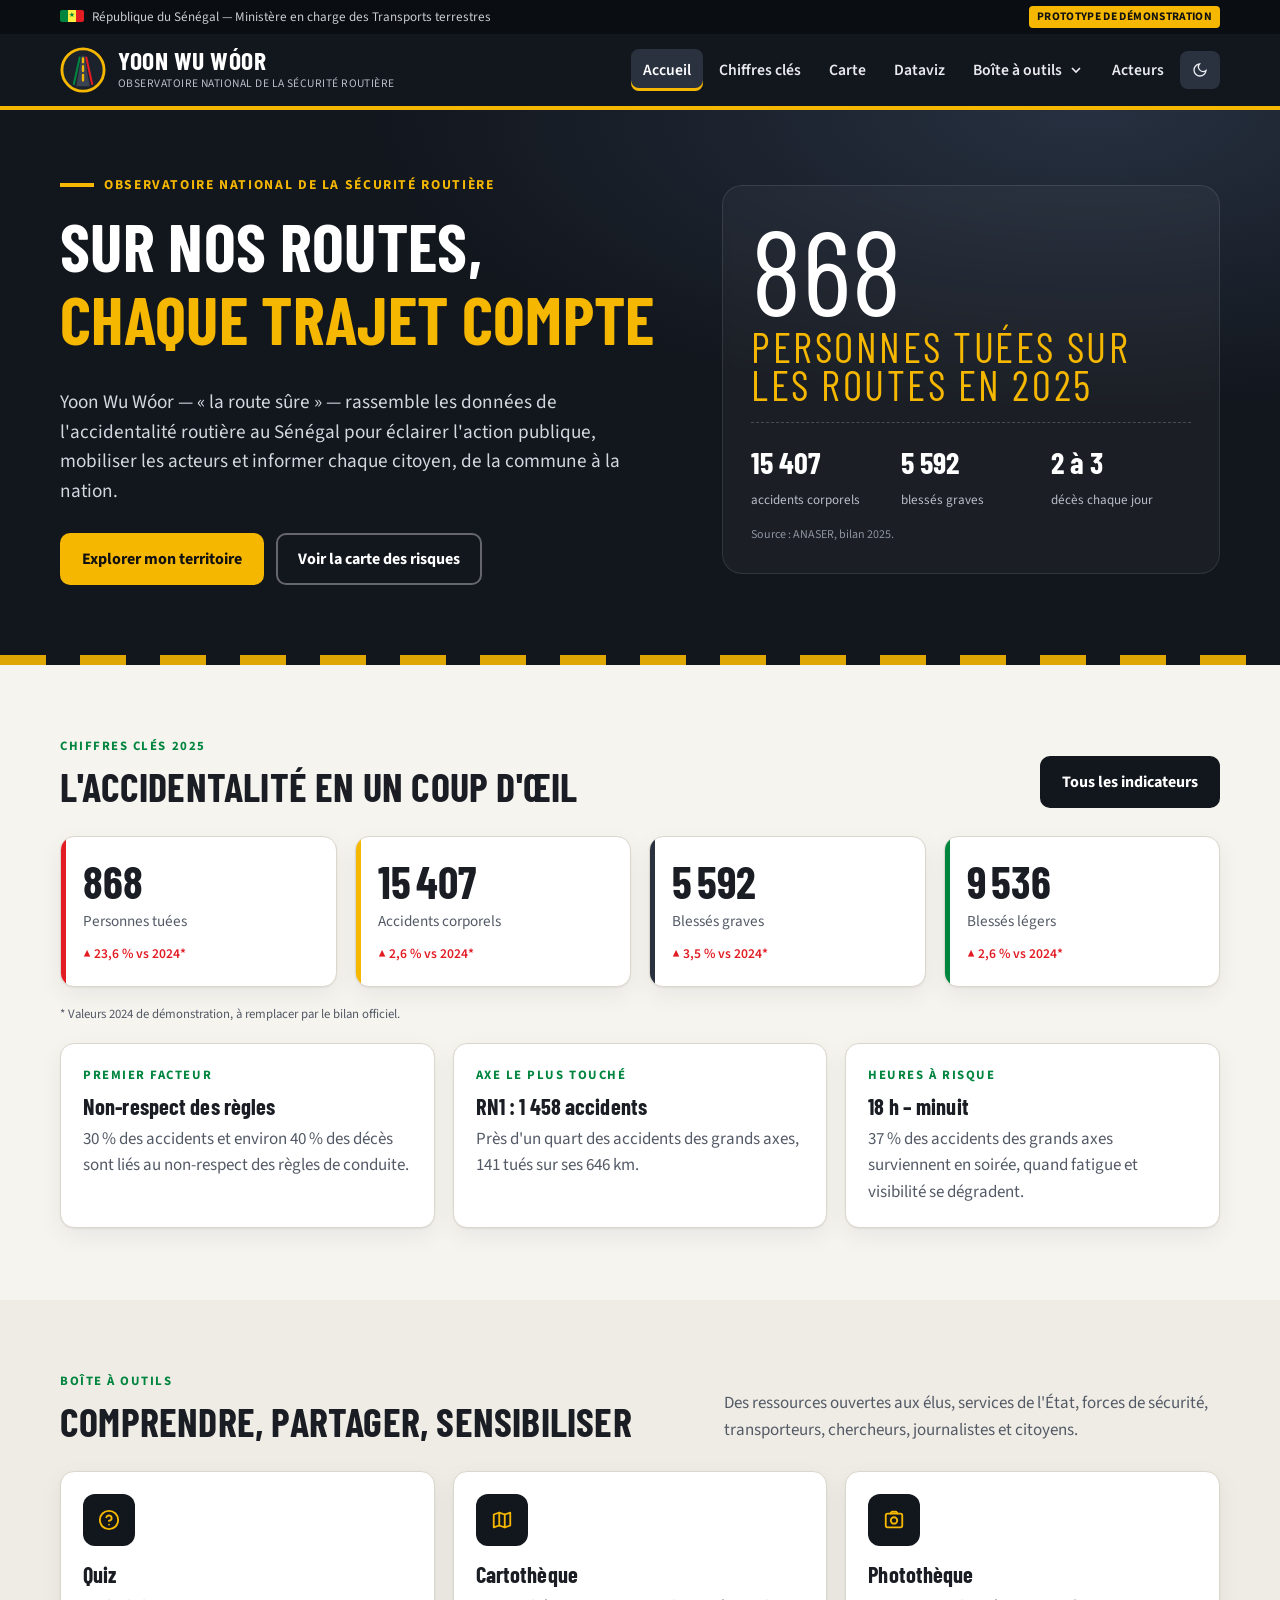
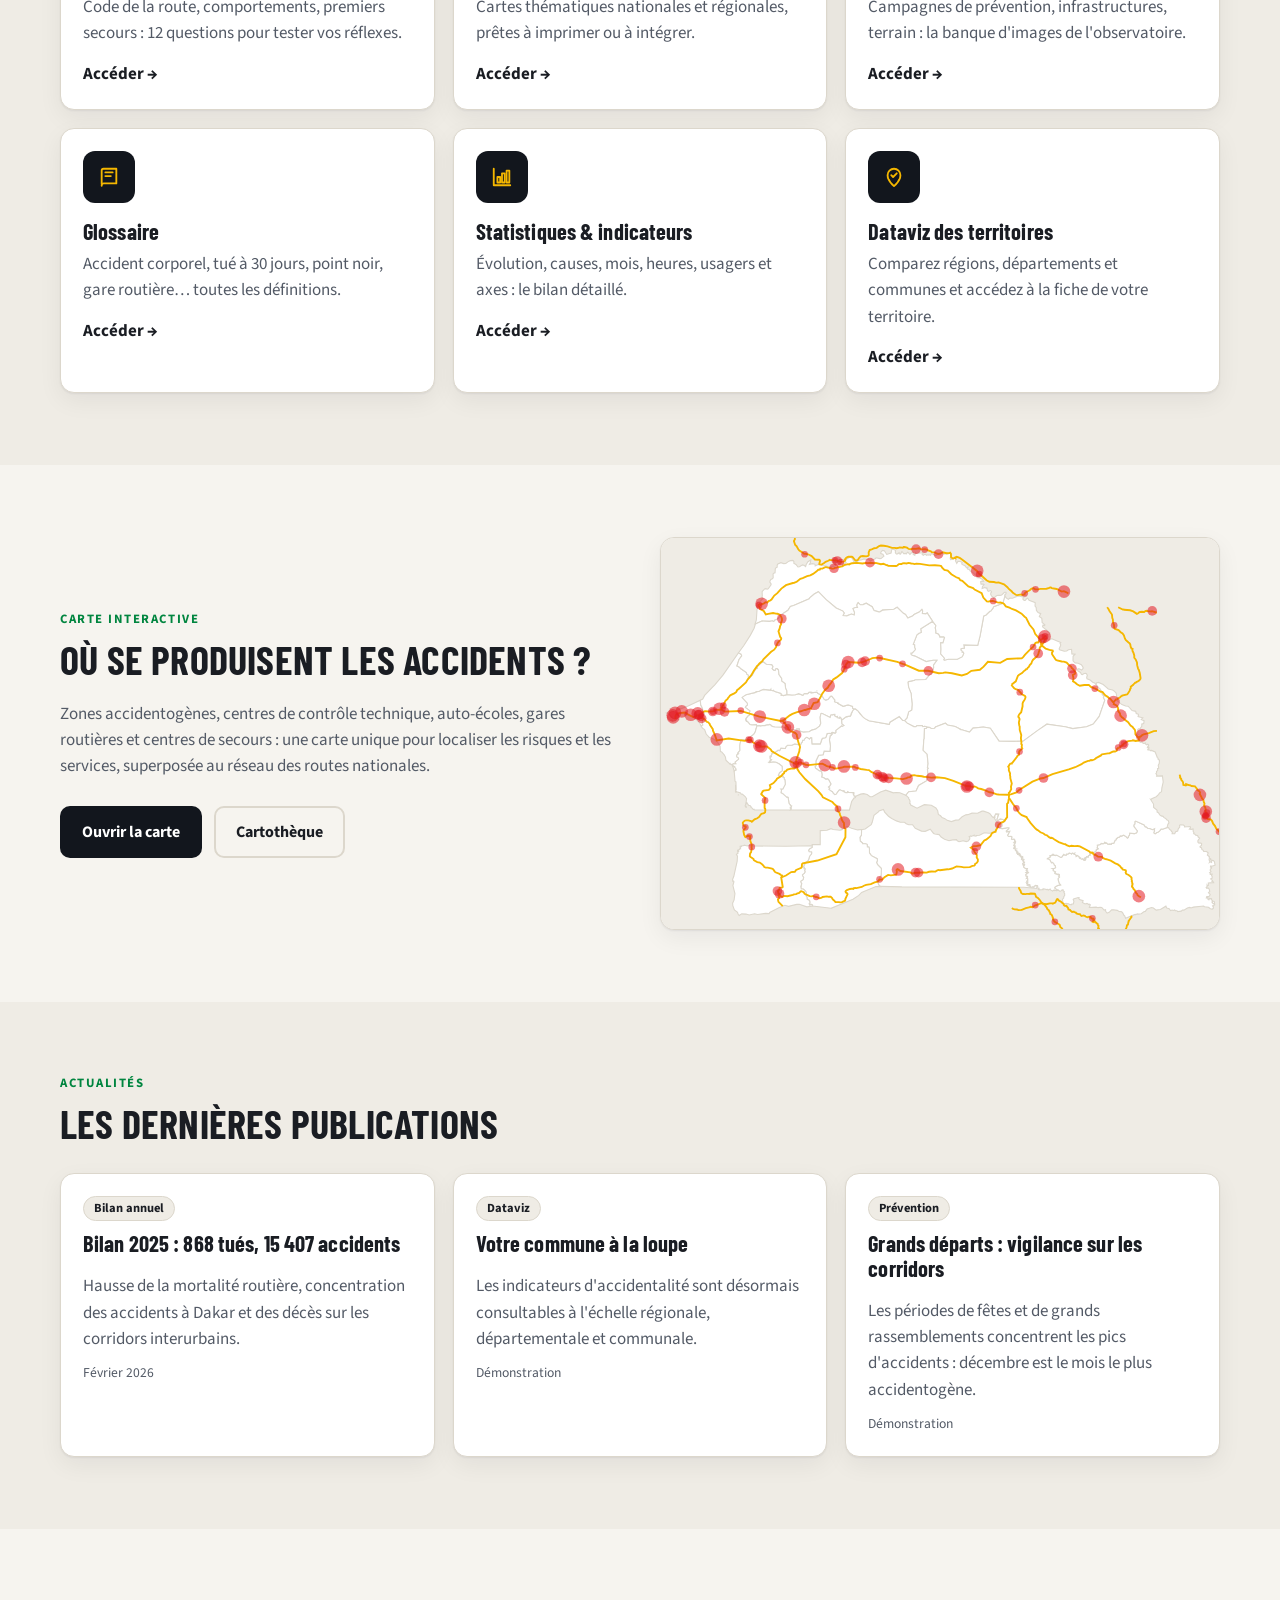
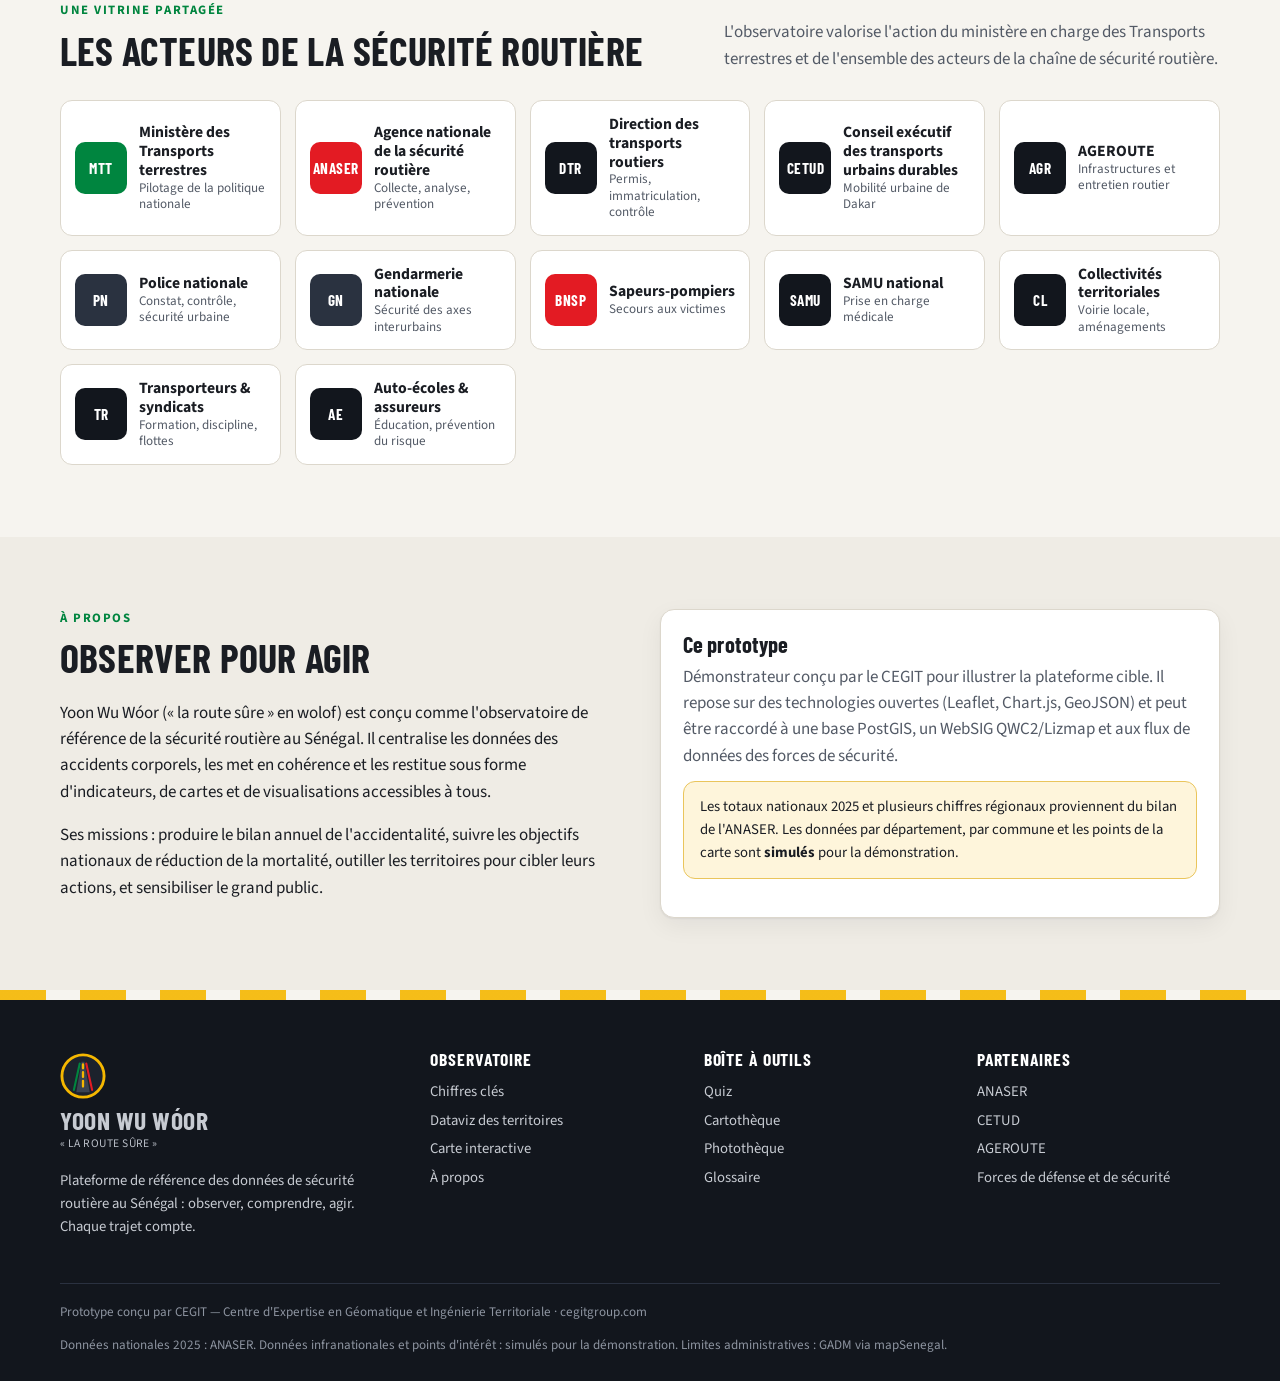
==== index.html @ f6c26d80 "Prototype Yoon Wu Wóor : observatoire national de la sécurité routière du Sénégal Accueil, statistiq" ====
<!doctype html>
<html lang="fr">
<head>
<meta charset="utf-8"><meta name="viewport" content="width=device-width,initial-scale=1">
<title>Yoon Wu Wóor — Observatoire national de la sécurité routière du Sénégal</title>
<meta name="description" content="Plateforme de référence des données de sécurité routière au Sénégal : chiffres clés, carte des zones accidentogènes, dataviz des territoires, glossaire, quiz.">
<link rel="icon" href="assets/img/favicon.svg">
<link rel="preconnect" href="https://fonts.googleapis.com"><link rel="preconnect" href="https://fonts.gstatic.com" crossorigin>
<link href="https://fonts.googleapis.com/css2?family=Barlow+Condensed:wght@600;700&family=Source+Sans+3:wght@400;600;700&display=swap" rel="stylesheet">
<link rel="stylesheet" href="assets/css/style.css">
</head>
<body>
<main>
  <section class="hero">
    <div class="wrap">
      <div>
        <div class="kicker">Observatoire national de la sécurité routière</div>
        <h1>Sur nos routes, <em>chaque trajet compte</em></h1>
        <p class="lead">Yoon Wu Wóor — « la route sûre » — rassemble les données de l'accidentalité routière au Sénégal pour éclairer l'action publique, mobiliser les acteurs et informer chaque citoyen, de la commune à la nation.</p>
        <div class="btns">
          <a class="btn btn-j" href="dataviz.html">Explorer mon territoire</a>
          <a class="btn btn-o" href="carte.html">Voir la carte des risques</a>
        </div>
      </div>
      <aside class="hero-counter" aria-label="Bilan 2025">
        <div class="big" id="h-tues">868<small>personnes tuées sur les routes en 2025</small></div>
        <ul>
          <li><b id="h-acc">15 407</b><span>accidents corporels</span></li>
          <li><b id="h-bg">5 592</b><span>blessés graves</span></li>
          <li><b>2 à 3</b><span>décès chaque jour</span></li>
        </ul>
        <div class="src">Source : ANASER, bilan 2025.</div>
      </aside>
    </div>
    <div class="road"></div>
  </section>

  <section class="sec">
    <div class="wrap">
      <div class="sec-head">
        <div><div class="eyebrow">Chiffres clés 2025</div><h2 class="mb0">L'accidentalité en un coup d'œil</h2></div>
        <a class="btn btn-d" href="statistiques.html">Tous les indicateurs</a>
      </div>
      <div class="grid g4" id="kpis"></div>
      <div class="grid g3" style="margin-top:18px">
        <div class="card"><div class="eyebrow">Premier facteur</div><h3>Non-respect des règles</h3><p>30 % des accidents et environ 40 % des décès sont liés au non-respect des règles de conduite.</p></div>
        <div class="card"><div class="eyebrow">Axe le plus touché</div><h3>RN1 : 1 458 accidents</h3><p>Près d'un quart des accidents des grands axes, 141 tués sur ses 646 km.</p></div>
        <div class="card"><div class="eyebrow">Heures à risque</div><h3>18 h – minuit</h3><p>37 % des accidents des grands axes surviennent en soirée, quand fatigue et visibilité se dégradent.</p></div>
      </div>
    </div>
  </section>

  <section class="sec sec-alt">
    <div class="wrap">
      <div class="sec-head"><div><div class="eyebrow">Boîte à outils</div><h2 class="mb0">Comprendre, partager, sensibiliser</h2></div><p>Des ressources ouvertes aux élus, services de l'État, forces de sécurité, transporteurs, chercheurs, journalistes et citoyens.</p></div>
      <div class="grid g3" id="tools"></div>
    </div>
  </section>

  <section class="sec">
    <div class="wrap grid g2" style="align-items:center;gap:40px">
      <div>
        <div class="eyebrow">Carte interactive</div>
        <h2>Où se produisent les accidents ?</h2>
        <p class="muted">Zones accidentogènes, centres de contrôle technique, auto-écoles, gares routières et centres de secours : une carte unique pour localiser les risques et les services, superposée au réseau des routes nationales.</p>
        <div class="btns"><a class="btn btn-d" href="carte.html">Ouvrir la carte</a><a class="btn" style="border-color:var(--bord)" href="cartotheque.html">Cartothèque</a></div>
      </div>
      <a href="carte.html" class="card" style="padding:0;overflow:hidden" aria-label="Aperçu de la carte">
        <svg id="mini-map" viewBox="0 0 600 420" style="display:block;width:100%;background:var(--surface-2)"></svg>
      </a>
    </div>
  </section>

  <section class="sec sec-alt">
    <div class="wrap">
      <div class="sec-head"><div><div class="eyebrow">Actualités</div><h2 class="mb0">Les dernières publications</h2></div></div>
      <div class="grid g3">
        <article class="card actu"><span class="tag">Bilan annuel</span><h3>Bilan 2025 : 868 tués, 15 407 accidents</h3><p>Hausse de la mortalité routière, concentration des accidents à Dakar et des décès sur les corridors interurbains.</p><time>Février 2026</time></article>
        <article class="card actu"><span class="tag">Dataviz</span><h3>Votre commune à la loupe</h3><p>Les indicateurs d'accidentalité sont désormais consultables à l'échelle régionale, départementale et communale.</p><time>Démonstration</time></article>
        <article class="card actu"><span class="tag">Prévention</span><h3>Grands départs : vigilance sur les corridors</h3><p>Les périodes de fêtes et de grands rassemblements concentrent les pics d'accidents : décembre est le mois le plus accidentogène.</p><time>Démonstration</time></article>
      </div>
    </div>
  </section>

  <section class="sec" id="acteurs">
    <div class="wrap">
      <div class="sec-head"><div><div class="eyebrow">Une vitrine partagée</div><h2 class="mb0">Les acteurs de la sécurité routière</h2></div><p>L'observatoire valorise l'action du ministère en charge des Transports terrestres et de l'ensemble des acteurs de la chaîne de sécurité routière.</p></div>
      <div class="acteurs">
        <div class="acteur"><span class="sig" style="background:#00853f">MTT</span><span><b>Ministère des Transports terrestres</b><small>Pilotage de la politique nationale</small></span></div>
        <div class="acteur"><span class="sig" style="background:#e31b23">ANASER</span><span><b>Agence nationale de la sécurité routière</b><small>Collecte, analyse, prévention</small></span></div>
        <div class="acteur"><span class="sig">DTR</span><span><b>Direction des transports routiers</b><small>Permis, immatriculation, contrôle</small></span></div>
        <div class="acteur"><span class="sig">CETUD</span><span><b>Conseil exécutif des transports urbains durables</b><small>Mobilité urbaine de Dakar</small></span></div>
        <div class="acteur"><span class="sig">AGR</span><span><b>AGEROUTE</b><small>Infrastructures et entretien routier</small></span></div>
        <div class="acteur"><span class="sig" style="background:#2a3240">PN</span><span><b>Police nationale</b><small>Constat, contrôle, sécurité urbaine</small></span></div>
        <div class="acteur"><span class="sig" style="background:#2a3240">GN</span><span><b>Gendarmerie nationale</b><small>Sécurité des axes interurbains</small></span></div>
        <div class="acteur"><span class="sig" style="background:#e31b23">BNSP</span><span><b>Sapeurs-pompiers</b><small>Secours aux victimes</small></span></div>
        <div class="acteur"><span class="sig">SAMU</span><span><b>SAMU national</b><small>Prise en charge médicale</small></span></div>
        <div class="acteur"><span class="sig">CL</span><span><b>Collectivités territoriales</b><small>Voirie locale, aménagements</small></span></div>
        <div class="acteur"><span class="sig">TR</span><span><b>Transporteurs & syndicats</b><small>Formation, discipline, flottes</small></span></div>
        <div class="acteur"><span class="sig">AE</span><span><b>Auto-écoles & assureurs</b><small>Éducation, prévention du risque</small></span></div>
      </div>
    </div>
  </section>

  <section class="sec sec-alt" id="apropos">
    <div class="wrap grid g2" style="gap:40px">
      <div>
        <div class="eyebrow">À propos</div>
        <h2>Observer pour agir</h2>
        <p>Yoon Wu Wóor (« la route sûre » en wolof) est conçu comme l'observatoire de référence de la sécurité routière au Sénégal. Il centralise les données des accidents corporels, les met en cohérence et les restitue sous forme d'indicateurs, de cartes et de visualisations accessibles à tous.</p>
        <p>Ses missions : produire le bilan annuel de l'accidentalité, suivre les objectifs nationaux de réduction de la mortalité, outiller les territoires pour cibler leurs actions, et sensibiliser le grand public.</p>
      </div>
      <div class="card">
        <h3>Ce prototype</h3>
        <p style="margin-bottom:12px">Démonstrateur conçu par le CEGIT pour illustrer la plateforme cible. Il repose sur des technologies ouvertes (Leaflet, Chart.js, GeoJSON) et peut être raccordé à une base PostGIS, un WebSIG QWC2/Lizmap et aux flux de données des forces de sécurité.</p>
        <div class="note">Les totaux nationaux 2025 et plusieurs chiffres régionaux proviennent du bilan de l'ANASER. Les données par département, par commune et les points de la carte sont <b>simulés</b> pour la démonstration.</div>
      </div>
    </div>
  </section>
</main>
<script src="assets/js/common.js"></script>
<script>
YWW.mount('index');
const tools=[['quiz.html','quiz','Quiz','Code de la route, comportements, premiers secours : 12 questions pour tester vos réflexes.'],
['cartotheque.html','carto','Cartothèque','Cartes thématiques nationales et régionales, prêtes à imprimer ou à intégrer.'],
['phototheque.html','photo','Photothèque','Campagnes de prévention, infrastructures, terrain : la banque d\'images de l\'observatoire.'],
['glossaire.html','glo','Glossaire','Accident corporel, tué à 30 jours, point noir, gare routière… toutes les définitions.'],
['statistiques.html','stats','Statistiques & indicateurs','Évolution, causes, mois, heures, usagers et axes : le bilan détaillé.'],
['dataviz.html','dataviz','Dataviz des territoires','Comparez régions, départements et communes et accédez à la fiche de votre territoire.']];
document.getElementById('tools').innerHTML=tools.map(t=>`<a class="card tool" href="${t[0]}"><div class="ic">${YWW.I[t[1]]}</div><h3>${t[2]}</h3><p>${t[3]}</p><span class="go">Accéder</span></a>`).join('');
YWW.json('data/stats.json').then(s=>{
  const n=s.national, a=n[2025], b=n[2024];
  const pct=(x,y)=>((x-y)/y*100);
  const k=[['Personnes tuées',a.tues,b.tues,'#e31b23'],['Accidents corporels',a.acc,b.acc,'#f5b700'],['Blessés graves',a.bg,b.bg,'#2a3240'],['Blessés légers',a.bl,b.bl,'#00853f']];
  document.getElementById('kpis').innerHTML=k.map(x=>{const p=pct(x[1],x[2]);return `<div class="card kpi" style="--c:${x[3]}"><div class="v">${YWW.fmt(x[1])}</div><div class="l">${x[0]}</div><div class="d ${p>0?'up':'down'}">${p>0?'▲':'▼'} ${YWW.fmt1(Math.abs(p))} % vs 2024*</div></div>`}).join('')
  +'<p class="muted" style="grid-column:1/-1;font-size:.8rem;margin:0">* Valeurs 2024 de démonstration, à remplacer par le bilan officiel.</p>';
});
// mini carte SVG
Promise.all([YWW.json('data/regions.geojson'),YWW.json('data/routes.geojson'),YWW.json('data/points.geojson')]).then(([r,ro,p])=>{
  const W=600,H=420,b=[-17.6,12.25,-11.3,16.75];
  const sx=x=>(x-b[0])/(b[2]-b[0])*W, sy=y=>H-(y-b[1])/(b[3]-b[1])*H*0.97-6;
  const path=c=>c.map(r=>'M'+r.map(p=>sx(p[0]).toFixed(1)+','+sy(p[1]).toFixed(1)).join('L')+'Z').join('');
  let s='';
  r.features.forEach(f=>{const g=f.geometry;const polys=g.type==='Polygon'?[g.coordinates]:g.coordinates;s+=`<path d="${polys.map(path).join('')}" fill="var(--surface)" stroke="var(--bord)" stroke-width="1.2"/>`});
  ro.features.forEach(f=>{const g=f.geometry;const ls=g.type==='LineString'?[g.coordinates]:g.coordinates;s+=`<path d="${ls.map(l=>'M'+l.map(p=>sx(p[0]).toFixed(1)+','+sy(p[1]).toFixed(1)).join('L')).join('')}" fill="none" stroke="#f5b700" stroke-width="2"/>`});
  p.features.filter(f=>f.properties.cat==='zone').forEach(f=>{const c=f.geometry.coordinates;s+=`<circle cx="${sx(c[0]).toFixed(1)}" cy="${sy(c[1]).toFixed(1)}" r="${2+f.properties.grav*1.6}" fill="#e31b23" fill-opacity=".55"/>`});
  document.getElementById('mini-map').innerHTML=s;
});
</script>
</body>
</html>
---- assets/css/style.css ----
/* Yoon Wu Wóor — Observatoire national de la sécurité routière du Sénégal */
:root{
  --asphalte:#12161d; --asphalte-2:#1c222c; --asphalte-3:#2a3240;
  --jaune:#f5b700; --jaune-2:#ffd34d; --vert:#00853f; --vert-2:#0aa557; --rouge:#e31b23;
  --bg:#f6f4ef; --surface:#ffffff; --surface-2:#efece5; --texte:#1a1d23; --texte-2:#535a66; --bord:#dcd7cc;
  --ombre:0 1px 2px rgba(18,22,29,.06),0 8px 24px rgba(18,22,29,.06);
  --r:14px; --max:1200px;
  --f-titre:"Barlow Condensed","Arial Narrow",sans-serif; --f-texte:"Source Sans 3",system-ui,sans-serif;
  color-scheme:light;
}
@media (prefers-color-scheme:dark){:root:not([data-theme="light"]){
  --bg:#0f1217; --surface:#171b22; --surface-2:#1f252e; --texte:#eceae4; --texte-2:#a3a9b3; --bord:#2c333e; --ombre:0 1px 2px rgba(0,0,0,.4); color-scheme:dark;}}
:root[data-theme="dark"]{--bg:#0f1217; --surface:#171b22; --surface-2:#1f252e; --texte:#eceae4; --texte-2:#a3a9b3; --bord:#2c333e; --ombre:0 1px 2px rgba(0,0,0,.4); color-scheme:dark;}
*{box-sizing:border-box}
html{scroll-behavior:smooth}
body{margin:0;background:var(--bg);color:var(--texte);font-family:var(--f-texte);font-size:17px;line-height:1.55;-webkit-font-smoothing:antialiased}
a{color:inherit}
img,svg{max-width:100%}
h1,h2,h3,h4{font-family:var(--f-titre);font-weight:700;line-height:1.08;letter-spacing:.005em;margin:0 0 .5em}
h1{font-size:clamp(2.3rem,5.5vw,4.2rem);text-transform:uppercase}
h2{font-size:clamp(1.7rem,3.4vw,2.5rem);text-transform:uppercase}
h3{font-size:1.4rem}
p{margin:0 0 1em}
.wrap{max-width:var(--max);margin:0 auto;padding:0 20px}
.sr{position:absolute;width:1px;height:1px;overflow:hidden;clip:rect(0 0 0 0)}
:focus-visible{outline:3px solid var(--jaune);outline-offset:2px}

/* ---- bandeau institutionnel */
.topbar{background:#0a0d12;color:#c9ccd2;font-size:.82rem}
.topbar .wrap{display:flex;gap:14px;align-items:center;justify-content:space-between;min-height:34px;flex-wrap:wrap}
.flag{display:inline-flex;height:12px;width:24px;border-radius:2px;overflow:hidden;vertical-align:-1px;margin-right:8px}
.flag i{flex:1}.flag i:nth-child(1){background:var(--vert)}.flag i:nth-child(2){background:#fdef42;position:relative}.flag i:nth-child(3){background:var(--rouge)}
.flag i:nth-child(2)::after{content:"★";position:absolute;inset:0;color:var(--vert);font-size:7px;font-style:normal;display:grid;place-items:center}
.topbar .demo{background:var(--jaune);color:#111;font-weight:700;padding:2px 8px;border-radius:4px;letter-spacing:.03em;text-transform:uppercase;font-size:.72rem}

/* ---- en-tête */
.site-head{background:var(--asphalte);color:#fff;position:sticky;top:0;z-index:1000;border-bottom:4px solid var(--jaune)}
.site-head .wrap{display:flex;align-items:center;gap:20px;min-height:72px}
.brand{display:flex;align-items:center;gap:12px;text-decoration:none;color:#fff;flex-shrink:0}
.brand-mark{width:46px;height:46px}
.brand-txt b{display:block;font-family:var(--f-titre);font-size:1.6rem;letter-spacing:.02em;text-transform:uppercase;line-height:1}
.brand-txt small{display:block;font-size:.72rem;color:#b9bec7;letter-spacing:.04em;text-transform:uppercase;margin-top:3px}
.nav{margin-left:auto;display:flex;align-items:center;gap:4px}
.nav a,.nav button{font:600 .98rem var(--f-texte);color:#e9ebef;text-decoration:none;background:none;border:0;padding:10px 12px;border-radius:8px;cursor:pointer;display:flex;align-items:center;gap:6px}
.nav a:hover,.nav button:hover,.nav a[aria-current="page"]{background:var(--asphalte-3);color:#fff}
.nav a[aria-current="page"]{box-shadow:inset 0 -3px 0 var(--jaune)}
.dd{position:relative}
.dd-menu{position:absolute;right:0;top:calc(100% + 10px);background:var(--surface);color:var(--texte);border-radius:var(--r);box-shadow:0 18px 50px rgba(0,0,0,.25);padding:10px;display:none;grid-template-columns:1fr 1fr;gap:4px;width:min(560px,92vw);border-top:4px solid var(--jaune)}
.dd.open .dd-menu{display:grid}
.dd-menu a{color:var(--texte);display:flex;gap:12px;align-items:flex-start;padding:12px;border-radius:10px}
.dd-menu a:hover{background:var(--surface-2);color:var(--texte)}
.dd-menu .ic{flex:0 0 38px;height:38px;border-radius:10px;display:grid;place-items:center;background:var(--asphalte);color:var(--jaune)}
.dd-menu b{display:block;font-size:1rem}.dd-menu small{display:block;color:var(--texte-2);font-weight:400;font-size:.85rem;line-height:1.3}
.burger{display:none;margin-left:auto;background:none;border:0;color:#fff;padding:8px;cursor:pointer}
.theme-btn{background:var(--asphalte-3)!important;width:40px;justify-content:center}
@media (max-width:980px){
  .burger{display:block}
  .nav{position:fixed;inset:76px 0 auto 0;background:var(--asphalte);flex-direction:column;align-items:stretch;padding:12px 16px 20px;gap:2px;display:none;max-height:calc(100vh - 76px);overflow:auto}
  .nav.open{display:flex}
  .dd-menu{position:static;display:grid;grid-template-columns:1fr;width:auto;box-shadow:none;margin:4px 0 8px;background:var(--asphalte-2);border:0}
  .dd-menu a{color:#e9ebef}.dd-menu small{color:#aab0ba}.dd-menu a:hover{background:var(--asphalte-3);color:#fff}
  .dd>button{display:none}
}

/* ---- motif route */
.road{height:10px;background:repeating-linear-gradient(90deg,var(--jaune) 0 46px,transparent 46px 80px);opacity:.9}

/* ---- héro */
.hero{background:radial-gradient(1200px 500px at 85% 0%,#263040 0%,transparent 60%),var(--asphalte);color:#fff;position:relative;overflow:hidden}
.hero .wrap{display:grid;grid-template-columns:1.25fr 1fr;gap:40px;padding-top:64px;padding-bottom:70px;align-items:center}
.hero .kicker{color:var(--jaune);font-weight:700;letter-spacing:.12em;text-transform:uppercase;font-size:.85rem;margin-bottom:14px;display:flex;gap:10px;align-items:center}
.hero .kicker::before{content:"";width:34px;height:4px;background:var(--jaune)}
.hero h1 em{font-style:normal;color:var(--jaune)}
.hero p.lead{font-size:1.2rem;color:#d3d7de;max-width:56ch}
.hero-counter{background:rgba(255,255,255,.04);border:1px solid rgba(255,255,255,.1);border-radius:20px;padding:28px;backdrop-filter:blur(4px)}
.hero-counter .big{font-family:var(--f-titre);font-size:clamp(4.5rem,10vw,7.5rem);line-height:.9;color:#fff}
.hero-counter .big small{font-size:.35em;color:var(--jaune);display:block;letter-spacing:.06em;text-transform:uppercase;margin-top:6px}
.hero-counter ul{list-style:none;margin:18px 0 0;padding:16px 0 0;border-top:1px dashed rgba(255,255,255,.2);display:grid;grid-template-columns:repeat(3,1fr);gap:10px}
.hero-counter li b{display:block;font-family:var(--f-titre);font-size:1.9rem}
.hero-counter li span{font-size:.82rem;color:#b9bec7}
.hero-counter .src{font-size:.75rem;color:#8d94a0;margin-top:14px}
@media (max-width:860px){.hero .wrap{grid-template-columns:1fr;padding-top:40px;padding-bottom:48px}}

.btn{display:inline-flex;align-items:center;gap:8px;font:700 1rem var(--f-texte);padding:13px 20px;border-radius:10px;text-decoration:none;border:2px solid transparent;cursor:pointer;transition:transform .12s}
.btn:hover{transform:translateY(-1px)}
.btn-j{background:var(--jaune);color:#111}
.btn-o{border-color:rgba(255,255,255,.35);color:#fff}
.btn-d{background:var(--asphalte);color:#fff}
.btns{display:flex;gap:12px;flex-wrap:wrap;margin-top:26px}

/* ---- sections */
.sec{padding:72px 0}
.sec-alt{background:var(--surface-2)}
.sec-head{display:flex;justify-content:space-between;align-items:end;gap:20px;margin-bottom:28px;flex-wrap:wrap}
.sec-head p{color:var(--texte-2);max-width:62ch;margin:0}
.eyebrow{font-weight:700;color:var(--vert);letter-spacing:.12em;text-transform:uppercase;font-size:.8rem;margin-bottom:8px}
:root[data-theme="dark"] .eyebrow{color:var(--vert-2)}
@media (prefers-color-scheme:dark){:root:not([data-theme="light"]) .eyebrow{color:var(--vert-2)}}

.grid{display:grid;gap:18px}
.g4{grid-template-columns:repeat(4,1fr)}.g3{grid-template-columns:repeat(3,1fr)}.g2{grid-template-columns:repeat(2,1fr)}
@media (max-width:980px){.g4{grid-template-columns:repeat(2,1fr)}.g3{grid-template-columns:repeat(2,1fr)}}
@media (max-width:620px){.g4,.g3,.g2{grid-template-columns:1fr}}

.card{background:var(--surface);border:1px solid var(--bord);border-radius:var(--r);padding:22px;box-shadow:var(--ombre)}
.card h3{margin-bottom:.35em}
.card p{color:var(--texte-2);margin:0}
a.card{text-decoration:none;display:block;transition:transform .15s,border-color .15s}
a.card:hover{transform:translateY(-3px);border-color:var(--jaune)}
.tool .ic{width:52px;height:52px;border-radius:12px;background:var(--asphalte);color:var(--jaune);display:grid;place-items:center;margin-bottom:16px}
.tool .go{display:inline-block;margin-top:14px;font-weight:700;color:var(--texte)}
.tool .go::after{content:" →"}

.kpi{position:relative;overflow:hidden}
.kpi .v{font-family:var(--f-titre);font-size:2.8rem;line-height:1;font-weight:700}
.kpi .l{color:var(--texte-2);font-size:.95rem;margin-top:6px}
.kpi .d{font-size:.85rem;margin-top:10px;font-weight:600}
.kpi::before{content:"";position:absolute;left:0;top:0;bottom:0;width:5px;background:var(--c,var(--jaune))}
.up{color:var(--rouge)}.down{color:var(--vert)}

.panneau{display:inline-grid;place-items:center;width:30px;height:30px;border-radius:50%;border:4px solid var(--rouge);background:#fff;color:#111;font:800 .8rem var(--f-titre)}

.actu{display:flex;flex-direction:column;gap:10px}
.actu .tag{align-self:flex-start;background:var(--surface-2);border:1px solid var(--bord);padding:2px 10px;border-radius:99px;font-size:.78rem;font-weight:700}
.actu time{font-size:.85rem;color:var(--texte-2)}

.acteurs{display:grid;grid-template-columns:repeat(auto-fill,minmax(210px,1fr));gap:14px}
.acteur{display:flex;gap:12px;align-items:center;background:var(--surface);border:1px solid var(--bord);border-radius:12px;padding:14px}
.acteur .sig{flex:0 0 52px;height:52px;border-radius:10px;display:grid;place-items:center;font:700 .95rem var(--f-titre);color:#fff;background:var(--asphalte);letter-spacing:.03em}
.acteur b{display:block;line-height:1.2;font-size:.98rem}.acteur small{color:var(--texte-2);font-size:.82rem;line-height:1.25;display:block}

.note{background:color-mix(in srgb,var(--jaune) 14%,var(--surface));border:1px solid color-mix(in srgb,var(--jaune) 55%,var(--bord));border-radius:12px;padding:14px 16px;font-size:.92rem}

/* ---- page header */
.page-head{background:var(--asphalte);color:#fff;padding:46px 0 40px}
.page-head p{color:#c8ccd4;max-width:70ch;margin:0}
.crumbs{font-size:.85rem;color:#9aa1ac;margin-bottom:10px}.crumbs a{color:#cfd3da}

/* ---- footer */
.site-foot{background:var(--asphalte);color:#c7cbd2;padding:50px 0 26px;margin-top:0;font-size:.92rem}
.site-foot .cols{display:grid;grid-template-columns:1.4fr 1fr 1fr 1fr;gap:30px}
.site-foot h4{color:#fff;font-size:1.1rem;text-transform:uppercase;letter-spacing:.05em}
.site-foot a{color:#c7cbd2;text-decoration:none;display:block;padding:3px 0}.site-foot a:hover{color:var(--jaune)}
.site-foot .bottom{border-top:1px solid #2a3140;margin-top:30px;padding-top:18px;display:flex;justify-content:space-between;gap:12px;flex-wrap:wrap;font-size:.82rem;color:#8d94a0}
@media (max-width:860px){.site-foot .cols{grid-template-columns:1fr 1fr}}

/* ---- formulaires */
.ctl{display:flex;flex-direction:column;gap:6px;font-size:.85rem;font-weight:700;color:var(--texte-2)}
select,input[type=search],input[type=text]{font:500 1rem var(--f-texte);padding:10px 12px;border-radius:10px;border:1px solid var(--bord);background:var(--surface);color:var(--texte);min-width:0}
.seg{display:inline-flex;background:var(--surface-2);border:1px solid var(--bord);border-radius:10px;padding:3px}
.seg button{font:700 .92rem var(--f-texte);border:0;background:none;color:var(--texte-2);padding:8px 12px;border-radius:8px;cursor:pointer}
.seg button[aria-pressed="true"]{background:var(--asphalte);color:#fff}

/* ---- carte */
.map-layout{display:grid;grid-template-columns:320px 1fr;height:calc(100vh - 110px);min-height:560px}
.map-side{background:var(--surface);border-right:1px solid var(--bord);overflow:auto;padding:20px}
#map{height:100%;background:#dfe6ea}
.layer{display:flex;align-items:center;gap:10px;padding:10px;border-radius:10px;border:1px solid var(--bord);margin-bottom:8px;cursor:pointer;background:var(--surface)}
.layer:hover{background:var(--surface-2)}
.layer input{width:18px;height:18px;accent-color:var(--asphalte)}
.layer .sw{width:26px;height:26px;border-radius:50%;display:grid;place-items:center;color:#fff;flex:0 0 26px}
.layer .n{margin-left:auto;font-weight:700;font-size:.85rem;color:var(--texte-2)}
@media (max-width:860px){.map-layout{grid-template-columns:1fr;height:auto}.map-side{border-right:0;border-bottom:1px solid var(--bord)}#map{height:70vh}}
.pin{width:28px;height:28px;border-radius:50% 50% 50% 0;transform:rotate(-45deg);display:grid;place-items:center;border:2px solid #fff;box-shadow:0 2px 6px rgba(0,0,0,.35)}
.pin svg{transform:rotate(45deg);width:14px;height:14px;color:#fff}
.leaflet-popup-content{font-family:var(--f-texte);font-size:.92rem}
.leaflet-popup-content b{font-size:1rem}
.legend{background:var(--surface);color:var(--texte);padding:10px 12px;border-radius:10px;box-shadow:var(--ombre);font-size:.82rem;line-height:1.5}
.legend i{display:inline-block;width:16px;height:12px;margin-right:6px;vertical-align:-1px;border-radius:2px}

/* ---- dataviz */
.dv{display:grid;grid-template-columns:1.35fr 1fr;gap:18px}
.dv-map{height:560px;border-radius:var(--r);overflow:hidden;border:1px solid var(--bord)}
.dv-bar{display:flex;gap:14px;flex-wrap:wrap;align-items:end;margin-bottom:18px}
.chart-box{position:relative;height:260px}
.terr-title{font-family:var(--f-titre);font-size:1.8rem;text-transform:uppercase;margin:0}
.terr-sub{color:var(--texte-2);font-size:.9rem;margin-bottom:12px}
.minis{display:grid;grid-template-columns:repeat(2,1fr);gap:10px;margin:14px 0}
.mini{background:var(--surface-2);border-radius:10px;padding:12px}
.mini b{font-family:var(--f-titre);font-size:1.7rem;display:block;line-height:1}
.mini span{font-size:.8rem;color:var(--texte-2)}
table.rank{width:100%;border-collapse:collapse;font-size:.92rem}
table.rank th,table.rank td{padding:8px 6px;border-bottom:1px solid var(--bord);text-align:left}
table.rank td.n,table.rank th.n{text-align:right;font-variant-numeric:tabular-nums}
table.rank tr{cursor:pointer}table.rank tbody tr:hover{background:var(--surface-2)}
@media (max-width:980px){.dv{grid-template-columns:1fr}.dv-map{height:440px}}

/* ---- glossaire */
.az{display:flex;flex-wrap:wrap;gap:6px;margin:16px 0 26px}
.az a,.az span{width:38px;height:38px;display:grid;place-items:center;border-radius:8px;font:700 1.05rem var(--f-titre);text-decoration:none;background:var(--surface);border:1px solid var(--bord)}
.az a:hover{background:var(--jaune);color:#111;border-color:var(--jaune)}
.az span{opacity:.35}
.lettre{font:700 3rem var(--f-titre);color:var(--jaune);border-bottom:3px solid var(--asphalte);margin:34px 0 12px;line-height:1.1}
:root[data-theme="dark"] .lettre{border-color:var(--bord)}
dl.glo{margin:0}
dl.glo div{padding:16px 0;border-bottom:1px solid var(--bord)}
dl.glo dt{font:700 1.3rem var(--f-titre);margin-bottom:4px}
dl.glo dd{margin:0;color:var(--texte-2)}
dl.glo dt small{font:600 .75rem var(--f-texte);background:var(--surface-2);border:1px solid var(--bord);padding:1px 8px;border-radius:99px;margin-left:8px;vertical-align:3px;color:var(--texte-2)}

/* ---- quiz */
.quiz{max-width:760px;margin:0 auto}
.q-prog{height:8px;background:var(--surface-2);border-radius:99px;overflow:hidden;margin-bottom:22px}
.q-prog i{display:block;height:100%;background:var(--jaune);transition:width .3s}
.q-opts{display:grid;gap:10px;margin-top:18px}
.q-opts button{text-align:left;font:600 1.02rem var(--f-texte);padding:15px 16px;border-radius:12px;border:2px solid var(--bord);background:var(--surface);color:var(--texte);cursor:pointer;display:flex;gap:12px;align-items:center}
.q-opts button:hover:not(:disabled){border-color:var(--asphalte)}
.q-opts button .k{flex:0 0 30px;height:30px;border-radius:8px;display:grid;place-items:center;background:var(--surface-2);font-family:var(--f-titre)}
.q-opts button.ok{border-color:var(--vert);background:color-mix(in srgb,var(--vert) 12%,var(--surface))}
.q-opts button.ko{border-color:var(--rouge);background:color-mix(in srgb,var(--rouge) 10%,var(--surface))}
.q-exp{margin-top:16px;padding:14px 16px;border-radius:12px;background:var(--surface-2);display:none}
.q-exp.show{display:block}

/* ---- cartothèque / photothèque */
.filters{display:flex;gap:8px;flex-wrap:wrap;margin-bottom:22px}
.chip{font:700 .9rem var(--f-texte);padding:8px 14px;border-radius:99px;border:1px solid var(--bord);background:var(--surface);color:var(--texte);cursor:pointer}
.chip[aria-pressed="true"]{background:var(--asphalte);color:#fff;border-color:var(--asphalte)}
.mapcard{padding:0;overflow:hidden;display:flex;flex-direction:column}
.mapcard .thumb{aspect-ratio:4/3;background:var(--surface-2);display:grid;place-items:center;border-bottom:1px solid var(--bord)}
.mapcard .thumb svg{width:100%;height:100%}
.mapcard .body{padding:16px 18px 18px;display:flex;flex-direction:column;gap:6px;flex:1}
.mapcard .meta{font-size:.8rem;color:var(--texte-2);display:flex;gap:10px;flex-wrap:wrap}
.mapcard .acts{display:flex;gap:8px;margin-top:auto;padding-top:10px}
.mapcard .acts a,.mapcard .acts button{font:700 .85rem var(--f-texte);padding:8px 12px;border-radius:8px;border:1px solid var(--bord);background:var(--surface);color:var(--texte);text-decoration:none;cursor:pointer}
.mapcard .acts a.p{background:var(--jaune);border-color:var(--jaune);color:#111}
.photo{margin:0;border-radius:var(--r);overflow:hidden;background:var(--surface);border:1px solid var(--bord);cursor:zoom-in}
.photo .img{aspect-ratio:3/2}
.photo .img svg{display:block;width:100%;height:100%}
.photo figcaption{padding:12px 14px;font-size:.9rem}
.photo figcaption b{display:block}
.photo figcaption span{color:var(--texte-2);font-size:.82rem}
.lightbox{position:fixed;inset:0;background:rgba(5,7,10,.88);z-index:3000;display:none;place-items:center;padding:20px}
.lightbox.open{display:grid}
.lightbox figure{margin:0;max-width:1000px;width:100%;color:#fff}
.lightbox figure svg{width:100%;height:auto;border-radius:12px}
.lightbox button{position:absolute;top:16px;right:18px;background:#fff;border:0;border-radius:50%;width:42px;height:42px;font-size:1.4rem;cursor:pointer}

.muted{color:var(--texte-2)}
.mt0{margin-top:0}.mb0{margin-bottom:0}
@media (max-width:620px){
  .wrap{padding:0 16px}
  .site-head .wrap{gap:10px}
  .brand{flex-shrink:1;min-width:0}
  .brand-mark{width:38px;height:38px;flex:0 0 38px}
  .brand-txt b{font-size:1.3rem}
  .brand-txt small{font-size:.62rem;white-space:normal;line-height:1.2}
  .topbar .wrap{font-size:.74rem;padding-top:4px;padding-bottom:4px}
  .hero-counter ul{grid-template-columns:repeat(3,1fr);gap:6px}
  .hero-counter li b{font-size:1.45rem}
  .sec{padding:52px 0}
}
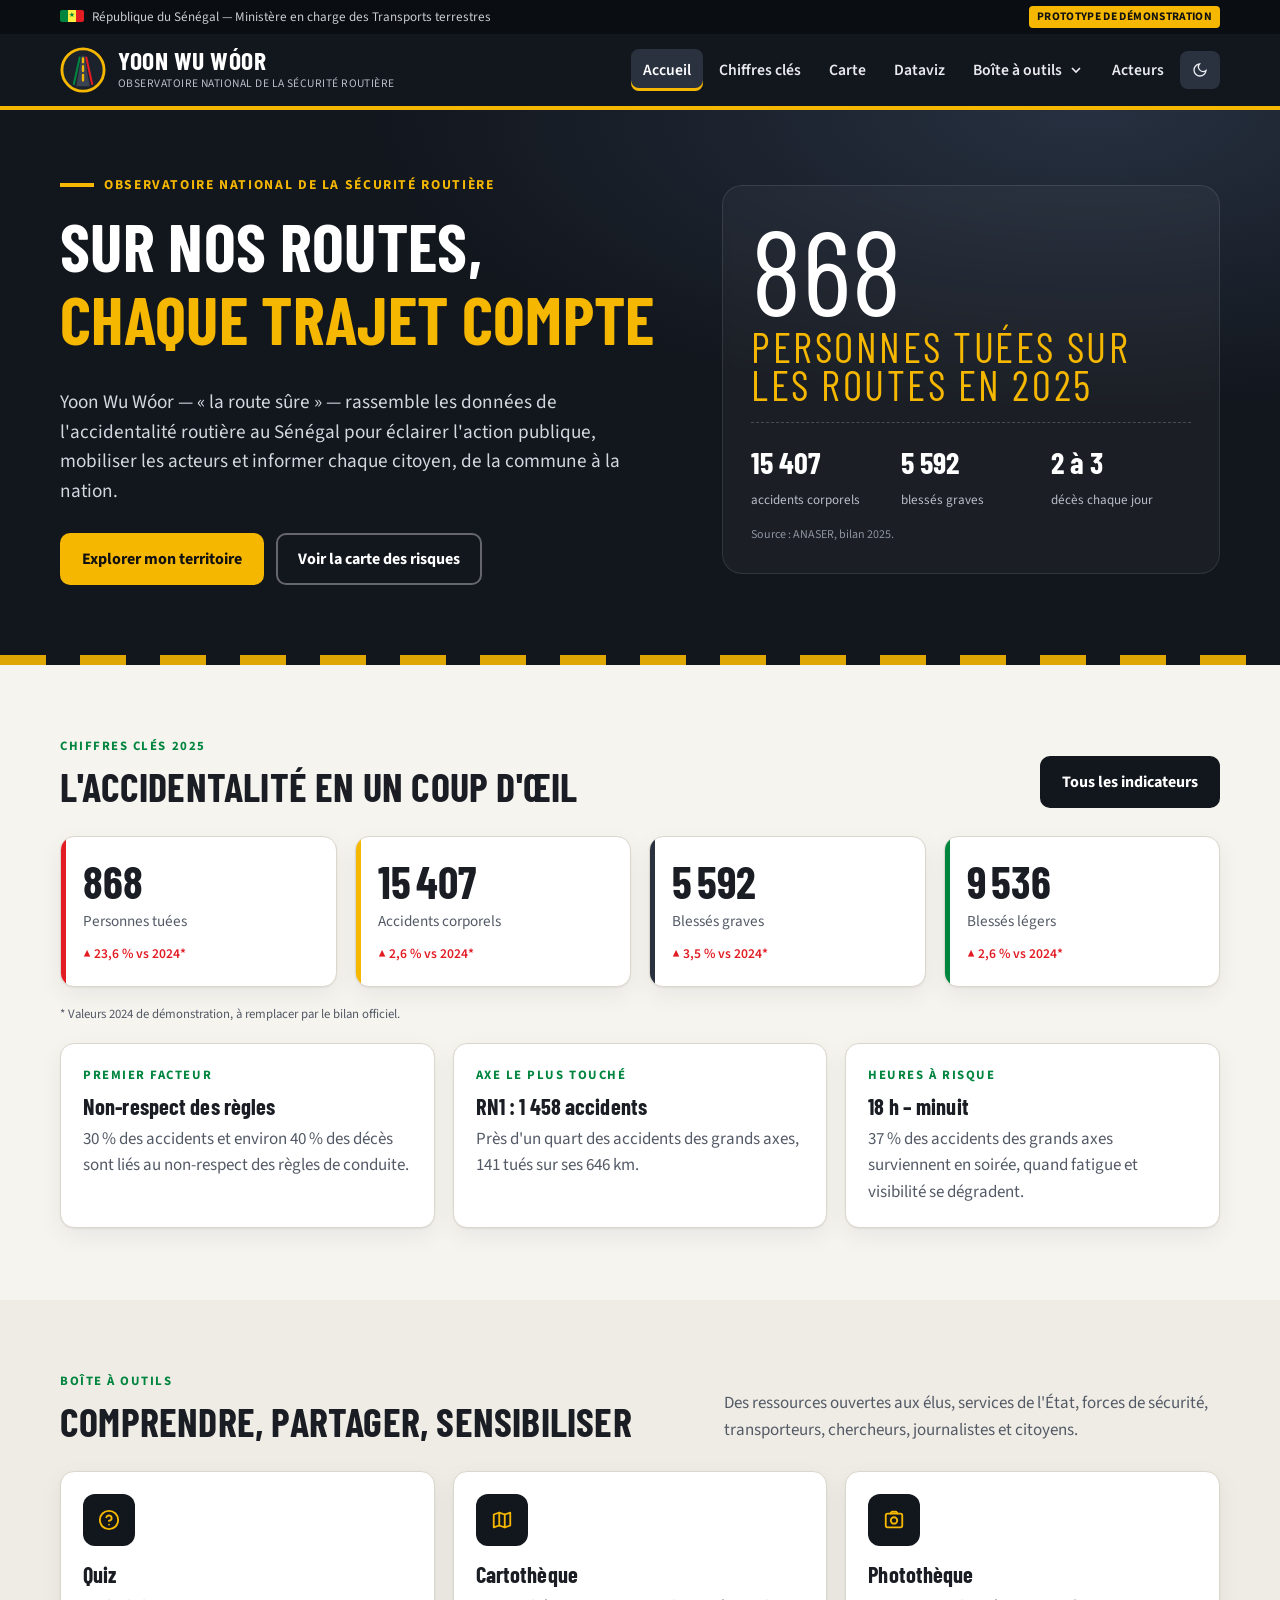
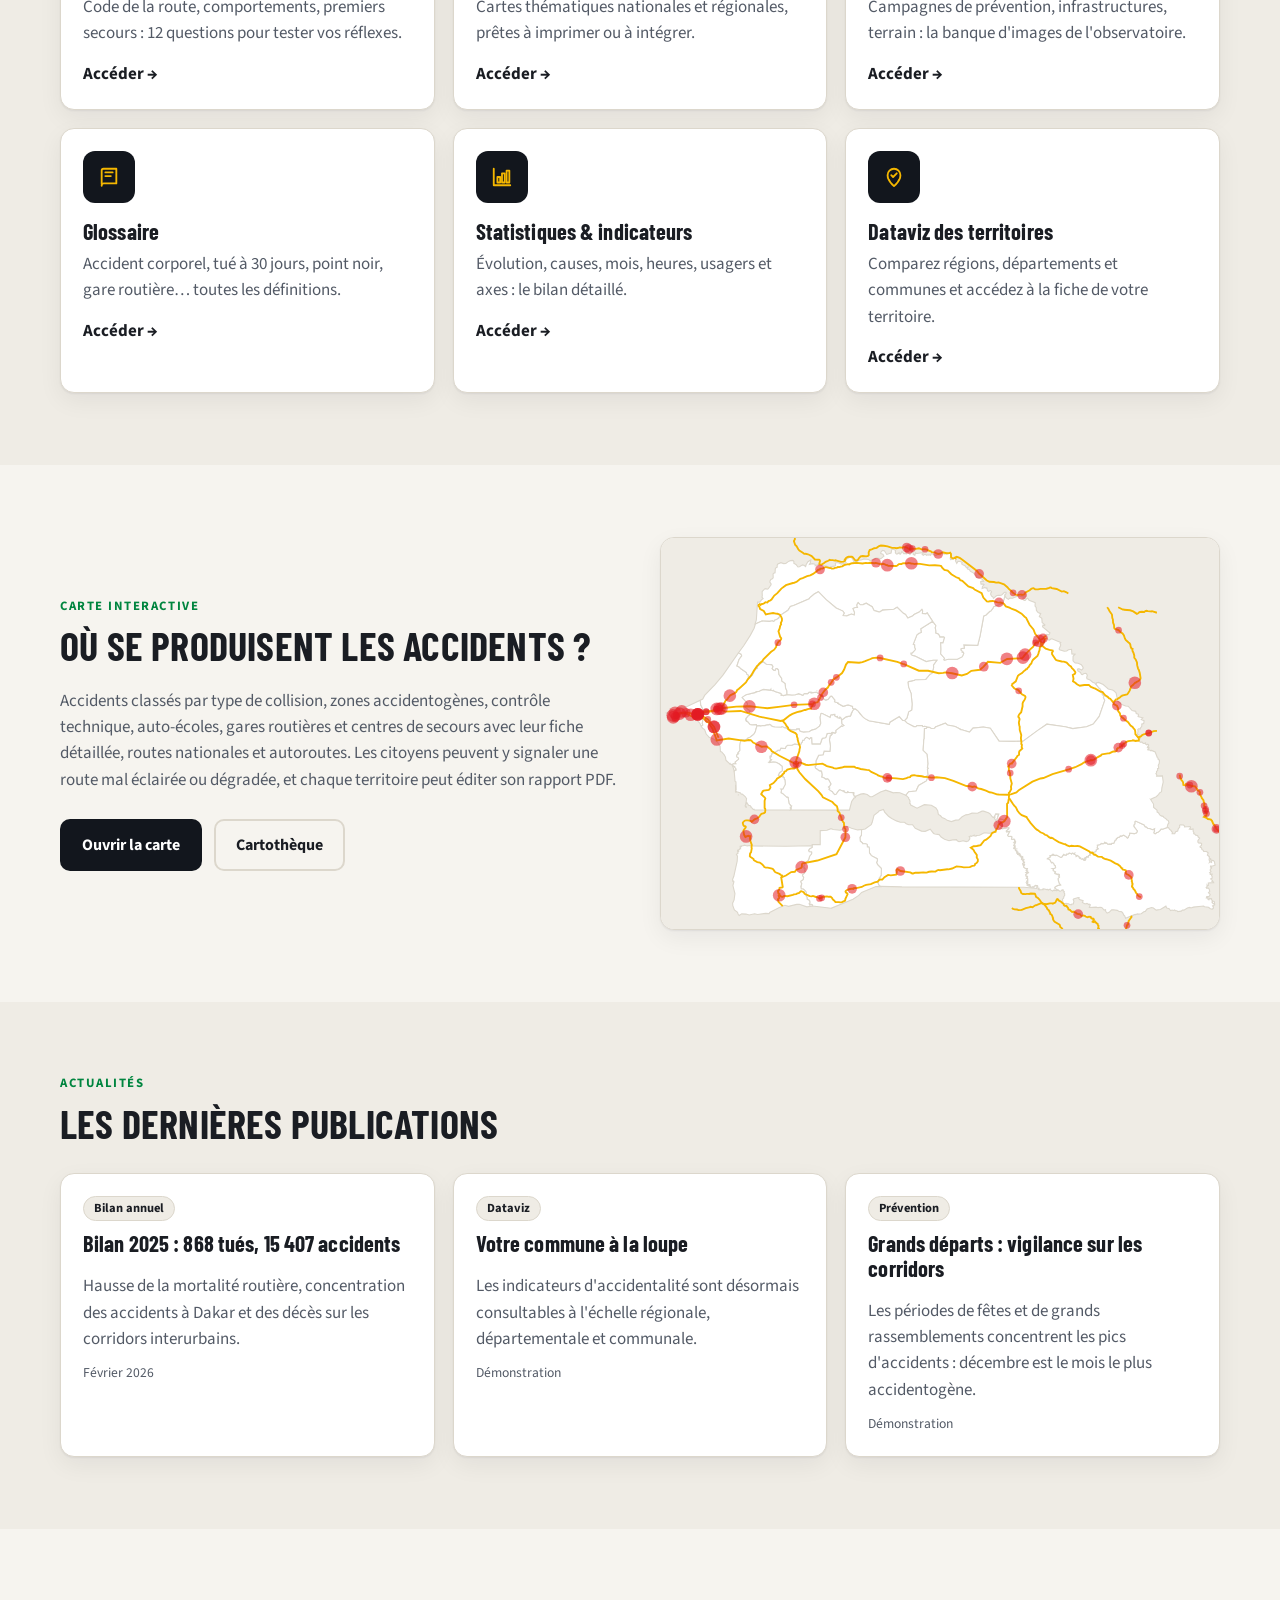
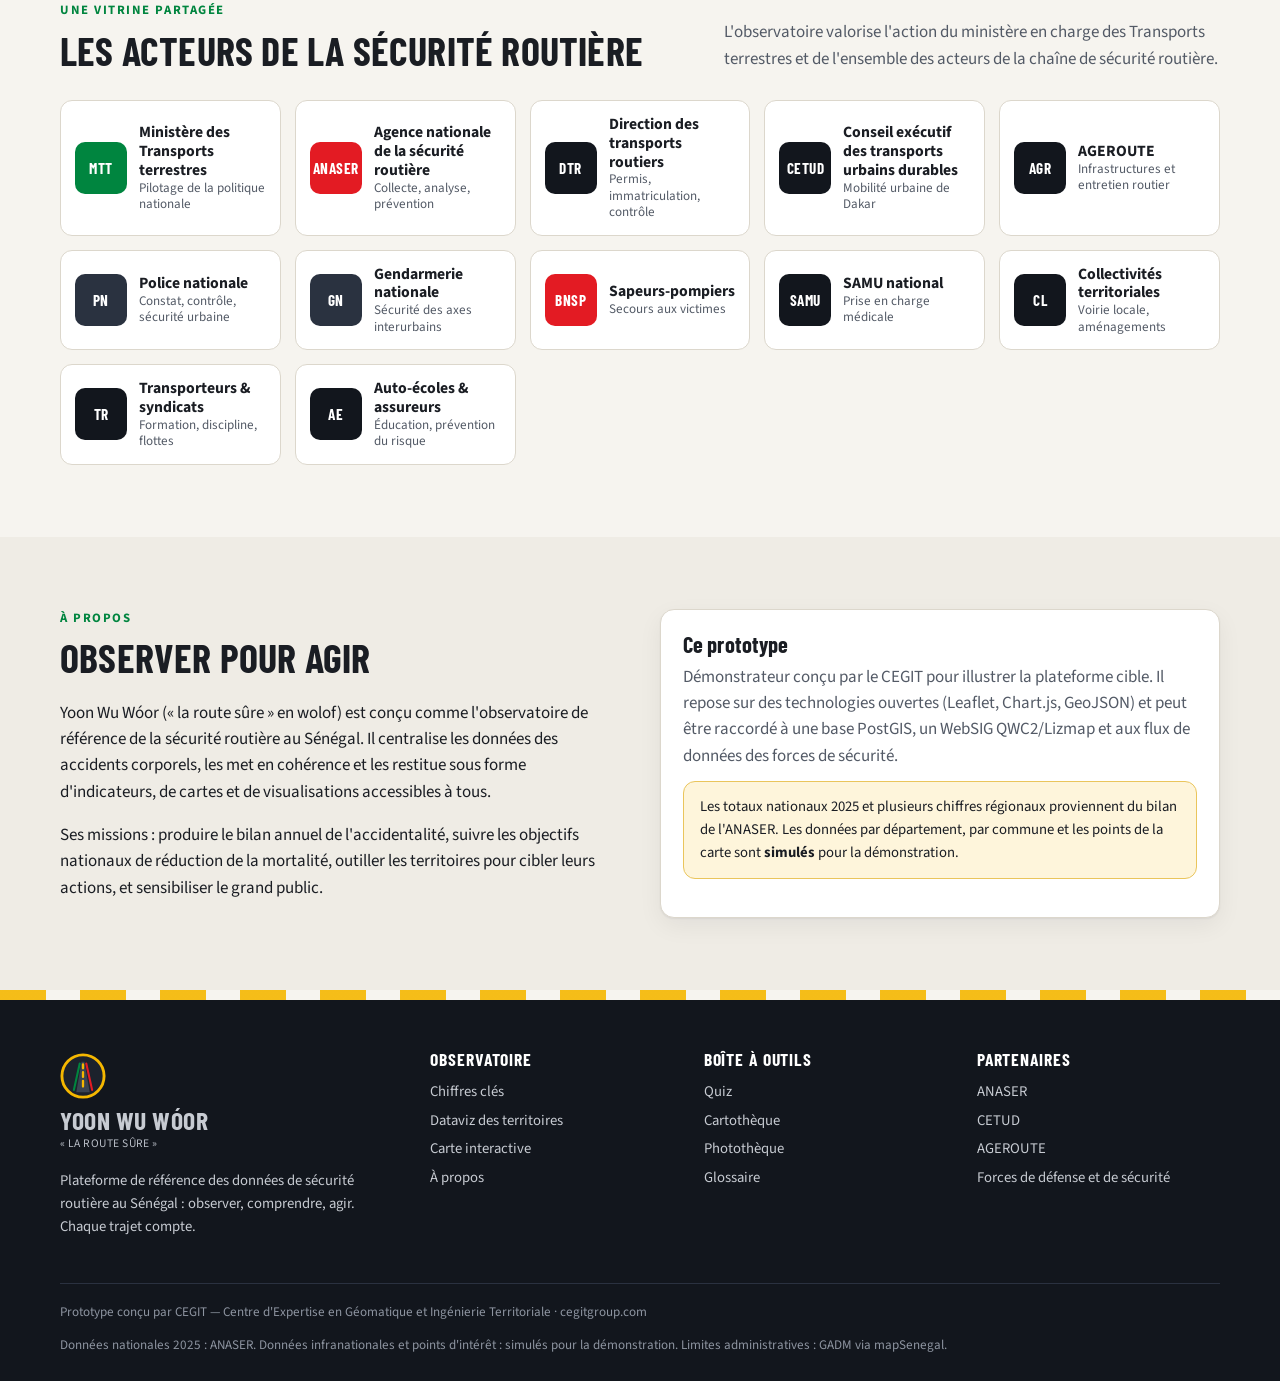
==== commit 95624dba: "Carte enrichie : fonds OSM/aérien/blanc, étiquettes, accidents typés, fiches détaillées, signalement" ====
--- a/index.html
+++ b/index.html
@@ -62,7 +62,7 @@
       <div>
         <div class="eyebrow">Carte interactive</div>
         <h2>Où se produisent les accidents ?</h2>
-        <p class="muted">Zones accidentogènes, centres de contrôle technique, auto-écoles, gares routières et centres de secours : une carte unique pour localiser les risques et les services, superposée au réseau des routes nationales.</p>
+        <p class="muted">Accidents classés par type de collision, zones accidentogènes, contrôle technique, auto-écoles, gares routières et centres de secours avec leur fiche détaillée, routes nationales et autoroutes. Les citoyens peuvent y signaler une route mal éclairée ou dégradée, et chaque territoire peut éditer son rapport PDF.</p>
         <div class="btns"><a class="btn btn-d" href="carte.html">Ouvrir la carte</a><a class="btn" style="border-color:var(--bord)" href="cartotheque.html">Cartothèque</a></div>
       </div>
       <a href="carte.html" class="card" style="padding:0;overflow:hidden" aria-label="Aperçu de la carte">
--- a/assets/css/style.css
+++ b/assets/css/style.css
@@ -249,3 +249,93 @@
   .hero-counter li b{font-size:1.45rem}
   .sec{padding:52px 0}
 }
+
+/* ===== v2 : cartographie enrichie ===== */
+.basemap-ctl{display:flex;align-items:center;gap:2px;background:#fff;border-radius:10px;padding:4px;box-shadow:0 2px 10px rgba(0,0,0,.18);font-family:var(--f-texte)}
+.basemap-ctl span{font:700 .72rem var(--f-texte);color:#535a66;text-transform:uppercase;letter-spacing:.06em;padding:0 6px}
+.basemap-ctl button{font:700 .82rem var(--f-texte);border:0;background:none;color:#1a1d23;padding:6px 10px;border-radius:7px;cursor:pointer}
+.basemap-ctl button[aria-pressed="true"]{background:#12161d;color:#fff}
+.map-blanc{background:#fff!important}
+.lbl{white-space:nowrap;pointer-events:none}
+.lbl span{display:block;transform:translate(-50%,-50%);font-family:var(--f-texte);color:#1a1d23;text-shadow:0 0 3px #fff,0 0 3px #fff,0 0 2px #fff,0 0 1px #fff}
+.lbl-r span{font:700 14px var(--f-titre);text-transform:uppercase;letter-spacing:.12em;color:#12161d}
+.lbl-d span{font:700 12.5px var(--f-texte);color:#2a3240}
+.lbl-c span{font:600 11px var(--f-texte);color:#535a66;font-style:italic}
+.map-aerien .lbl span{color:#fff;text-shadow:0 0 3px #000,0 0 3px #000,0 0 2px #000}
+
+.map-layout{grid-template-columns:330px 1fr}
+.map-wrap{position:relative;height:100%;overflow:hidden}
+.map-side h4{font:700 .78rem var(--f-texte);letter-spacing:.12em;text-transform:uppercase;color:var(--vert);margin:20px 0 8px}
+.map-side .row{display:flex;gap:8px;align-items:center}
+.map-side select{width:100%}
+.layer.sm{padding:7px 10px;margin-bottom:5px;font-size:.93rem}
+.layer .sw.sq{border-radius:4px;width:18px;height:18px;flex:0 0 18px}
+.layer .sw.ln{border-radius:2px;width:22px;height:5px;flex:0 0 22px}
+.cls-list{display:grid;gap:3px;margin:8px 0 4px}
+.cls-list label{display:flex;gap:8px;align-items:center;font-size:.88rem;cursor:pointer;padding:3px 4px;border-radius:6px}
+.cls-list label:hover{background:var(--surface-2)}
+.cls-list i{width:12px;height:12px;border-radius:50%;flex:0 0 12px;border:1.5px solid #fff;box-shadow:0 0 0 1px rgba(0,0,0,.2)}
+.cls-list em{margin-left:auto;font-style:normal;color:var(--texte-2);font-size:.8rem;font-variant-numeric:tabular-nums}
+.side-btn{width:100%;justify-content:center;margin-top:8px}
+
+.map-tools{position:absolute;left:58px;top:10px;z-index:900;display:flex;gap:8px;flex-wrap:wrap}
+.map-tools button{font:700 .9rem var(--f-texte);border:0;border-radius:10px;padding:10px 14px;cursor:pointer;box-shadow:0 2px 10px rgba(0,0,0,.2);display:flex;gap:8px;align-items:center}
+.btn-signal{background:var(--rouge);color:#fff}
+.btn-signal.active{background:#12161d;color:var(--jaune)}
+.map-hint{position:absolute;left:50%;bottom:24px;transform:translateX(-50%);z-index:900;background:#12161d;color:#fff;padding:10px 16px;border-radius:99px;font-weight:600;font-size:.92rem;display:none;box-shadow:0 4px 18px rgba(0,0,0,.3)}
+.map-hint.show{display:block}
+.picking,.picking .leaflet-interactive{cursor:crosshair!important}
+
+.drawer{position:absolute;top:0;right:0;bottom:0;width:min(440px,100%);background:var(--surface);z-index:1000;box-shadow:-10px 0 30px rgba(0,0,0,.18);transform:translateX(105%);transition:transform .25s ease;display:flex;flex-direction:column}
+.drawer.open{transform:none}
+.drawer-head{padding:18px 20px 14px;border-bottom:1px solid var(--bord);position:relative;background:var(--surface)}
+.drawer-head .cat{display:inline-flex;align-items:center;gap:8px;font:700 .75rem var(--f-texte);letter-spacing:.1em;text-transform:uppercase;color:#fff;padding:4px 10px;border-radius:99px}
+.drawer-head h3{font-size:1.55rem;margin:10px 40px 2px 0;line-height:1.1}
+.drawer-head .sub{color:var(--texte-2);font-size:.88rem}
+.drawer-close{position:absolute;right:14px;top:14px;width:36px;height:36px;border-radius:50%;border:1px solid var(--bord);background:var(--surface);color:var(--texte);font-size:1.3rem;cursor:pointer}
+.drawer-body{padding:16px 20px 28px;overflow:auto;flex:1}
+.drawer-body h5{font:700 .76rem var(--f-texte);letter-spacing:.1em;text-transform:uppercase;color:var(--texte-2);margin:20px 0 8px;padding-top:14px;border-top:1px dashed var(--bord)}
+.drawer-body h5:first-child{border-top:0;padding-top:0;margin-top:4px}
+.fk{display:grid;grid-template-columns:repeat(3,1fr);gap:8px}
+.fk.two{grid-template-columns:repeat(2,1fr)}
+.fk div{background:var(--surface-2);border-radius:10px;padding:10px}
+.fk b{display:block;font:700 1.45rem var(--f-titre);line-height:1.05}
+.fk span{font-size:.76rem;color:var(--texte-2);line-height:1.2;display:block;margin-top:2px}
+.fk .r b{color:var(--rouge)}.fk .g b{color:var(--vert)}
+:root[data-theme="dark"] .fk .g b{color:var(--vert-2)}
+.hb{display:grid;grid-template-columns:minmax(110px,40%) 1fr auto;gap:6px 10px;align-items:center;font-size:.86rem}
+.hb .bar{height:10px;background:var(--surface-2);border-radius:99px;overflow:hidden;display:flex}
+.hb .bar i{display:block;height:100%}
+.hb .v{font-variant-numeric:tabular-nums;font-weight:700;text-align:right;white-space:nowrap}
+.kv{width:100%;border-collapse:collapse;font-size:.88rem}
+.kv td,.kv th{padding:7px 4px;border-bottom:1px solid var(--bord);text-align:left;vertical-align:top}
+.kv th{font-size:.74rem;text-transform:uppercase;letter-spacing:.05em;color:var(--texte-2);font-weight:700}
+.kv td.n,.kv th.n{text-align:right;font-variant-numeric:tabular-nums;white-space:nowrap}
+.kv .up{font-weight:700}
+.pill{display:inline-block;font:700 .74rem var(--f-texte);padding:3px 9px;border-radius:99px;background:var(--surface-2);border:1px solid var(--bord);margin:0 4px 4px 0}
+.pill.m{background:#e31b23;color:#fff;border-color:#e31b23}.pill.g{background:#ff7a00;color:#fff;border-color:#ff7a00}.pill.l{background:#f5b700;color:#111;border-color:#f5b700}
+.spark{width:100%;height:56px;display:block}
+.legend-dots{display:flex;gap:12px;flex-wrap:wrap;font-size:.8rem;color:var(--texte-2);margin-top:6px}
+.legend-dots i{display:inline-block;width:10px;height:10px;border-radius:2px;margin-right:4px;vertical-align:-1px}
+.form-grid{display:grid;gap:12px}
+.form-grid label{display:grid;gap:5px;font:700 .85rem var(--f-texte);color:var(--texte-2)}
+.form-grid textarea{font:500 1rem var(--f-texte);padding:10px 12px;border-radius:10px;border:1px solid var(--bord);background:var(--surface);color:var(--texte);min-height:90px;resize:vertical}
+.form-grid input[type=file]{font-size:.85rem}
+.typegrid{display:grid;grid-template-columns:1fr 1fr;gap:6px}
+.typegrid label{display:flex;gap:8px;align-items:center;font-weight:600;color:var(--texte);border:1.5px solid var(--bord);border-radius:10px;padding:8px 10px;cursor:pointer;font-size:.86rem;line-height:1.2}
+.typegrid input{accent-color:var(--rouge)}
+.typegrid label:has(input:checked){border-color:var(--rouge);background:color-mix(in srgb,var(--rouge) 8%,var(--surface))}
+.ok-box{background:color-mix(in srgb,var(--vert) 12%,var(--surface));border:1px solid var(--vert);border-radius:12px;padding:14px}
+.flow-lbl{background:#12161d;color:#fff;border:0;font-weight:700;font-size:11px;padding:2px 6px;border-radius:6px;box-shadow:none}
+.flow-lbl::before{display:none}
+.sig-ic{width:26px;height:26px;border-radius:7px;display:grid;place-items:center;color:#fff;border:2px solid #fff;box-shadow:0 2px 6px rgba(0,0,0,.35);font:800 13px var(--f-texte)}
+@media (max-width:860px){
+  .map-layout{grid-template-columns:1fr}
+  .map-wrap{height:72vh;order:-1}
+  .drawer{top:auto;height:78%;width:100%;border-radius:18px 18px 0 0;transform:translateY(105%)}
+  .drawer.open{transform:none}
+  .map-tools{left:56px}
+}
+
+.leaflet-top.leaflet-left .basemap-ctl{margin-top:10px}
+[hidden]{display:none!important}
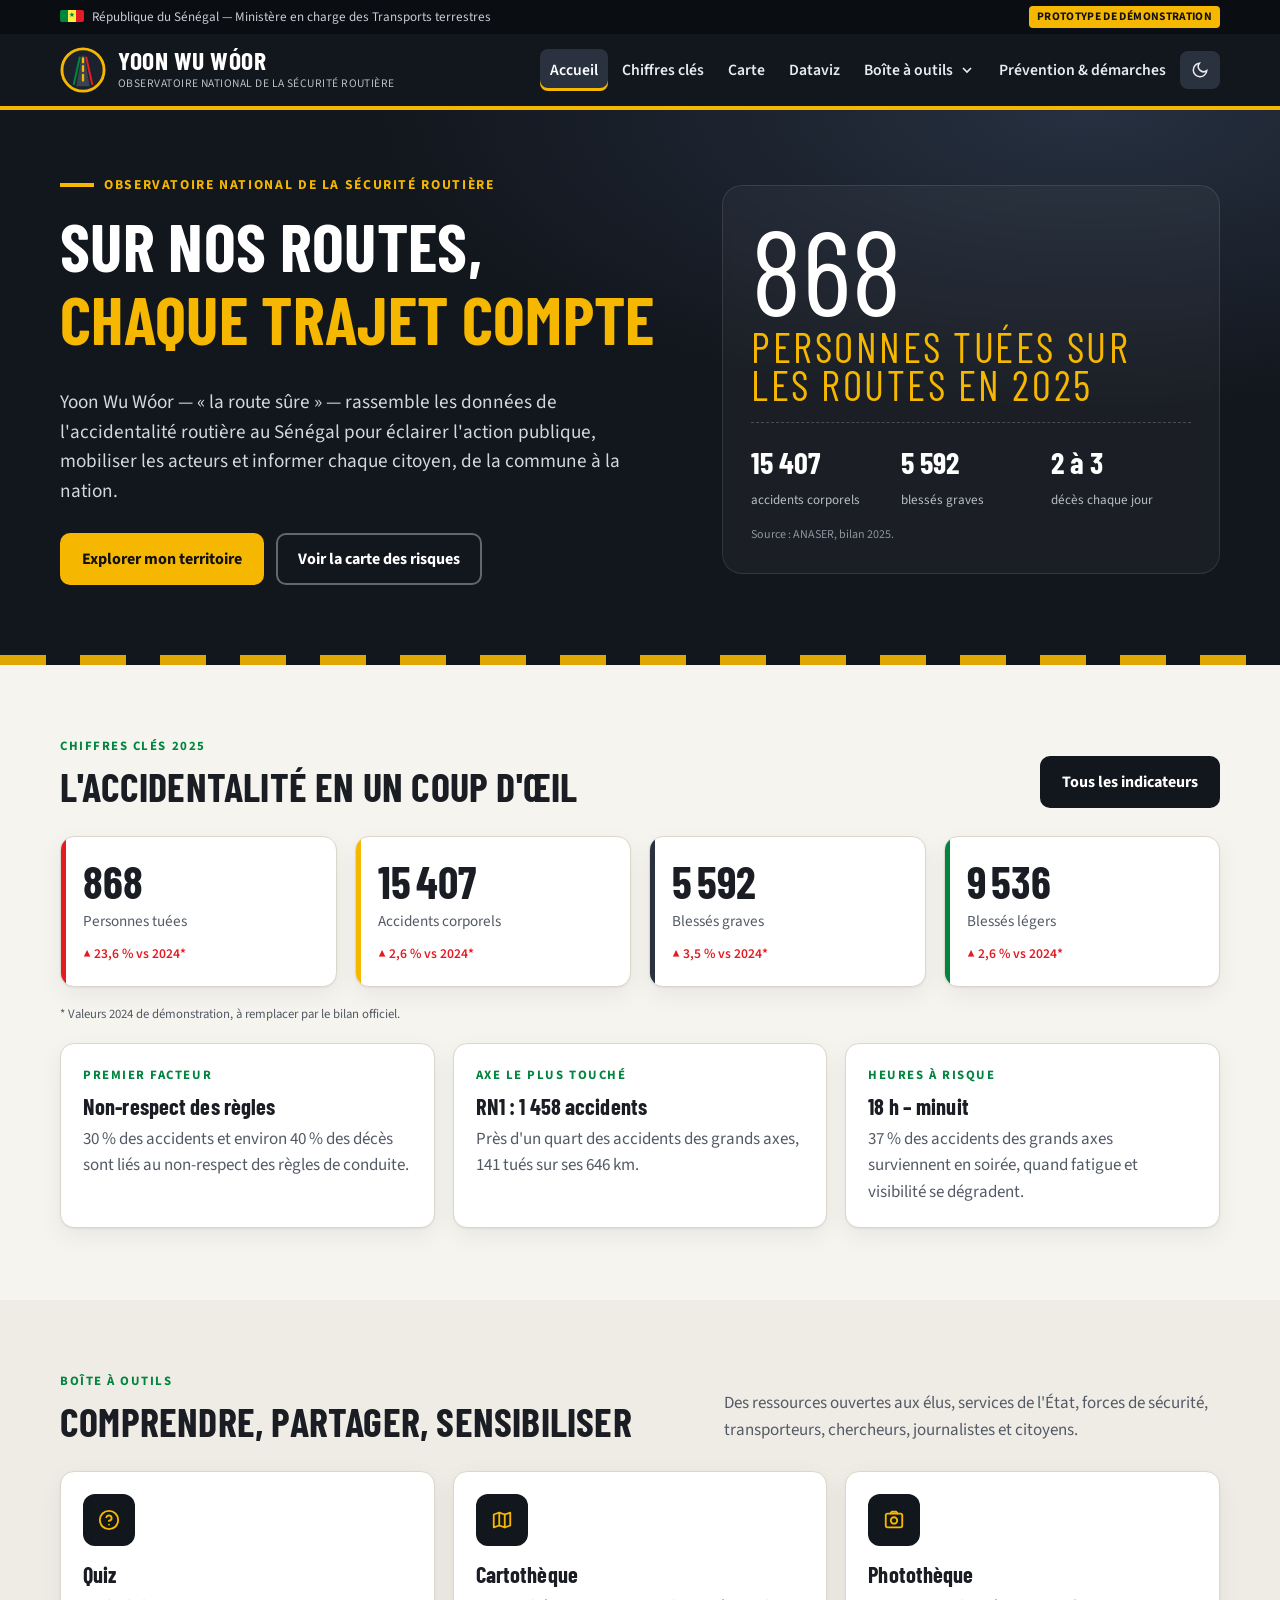
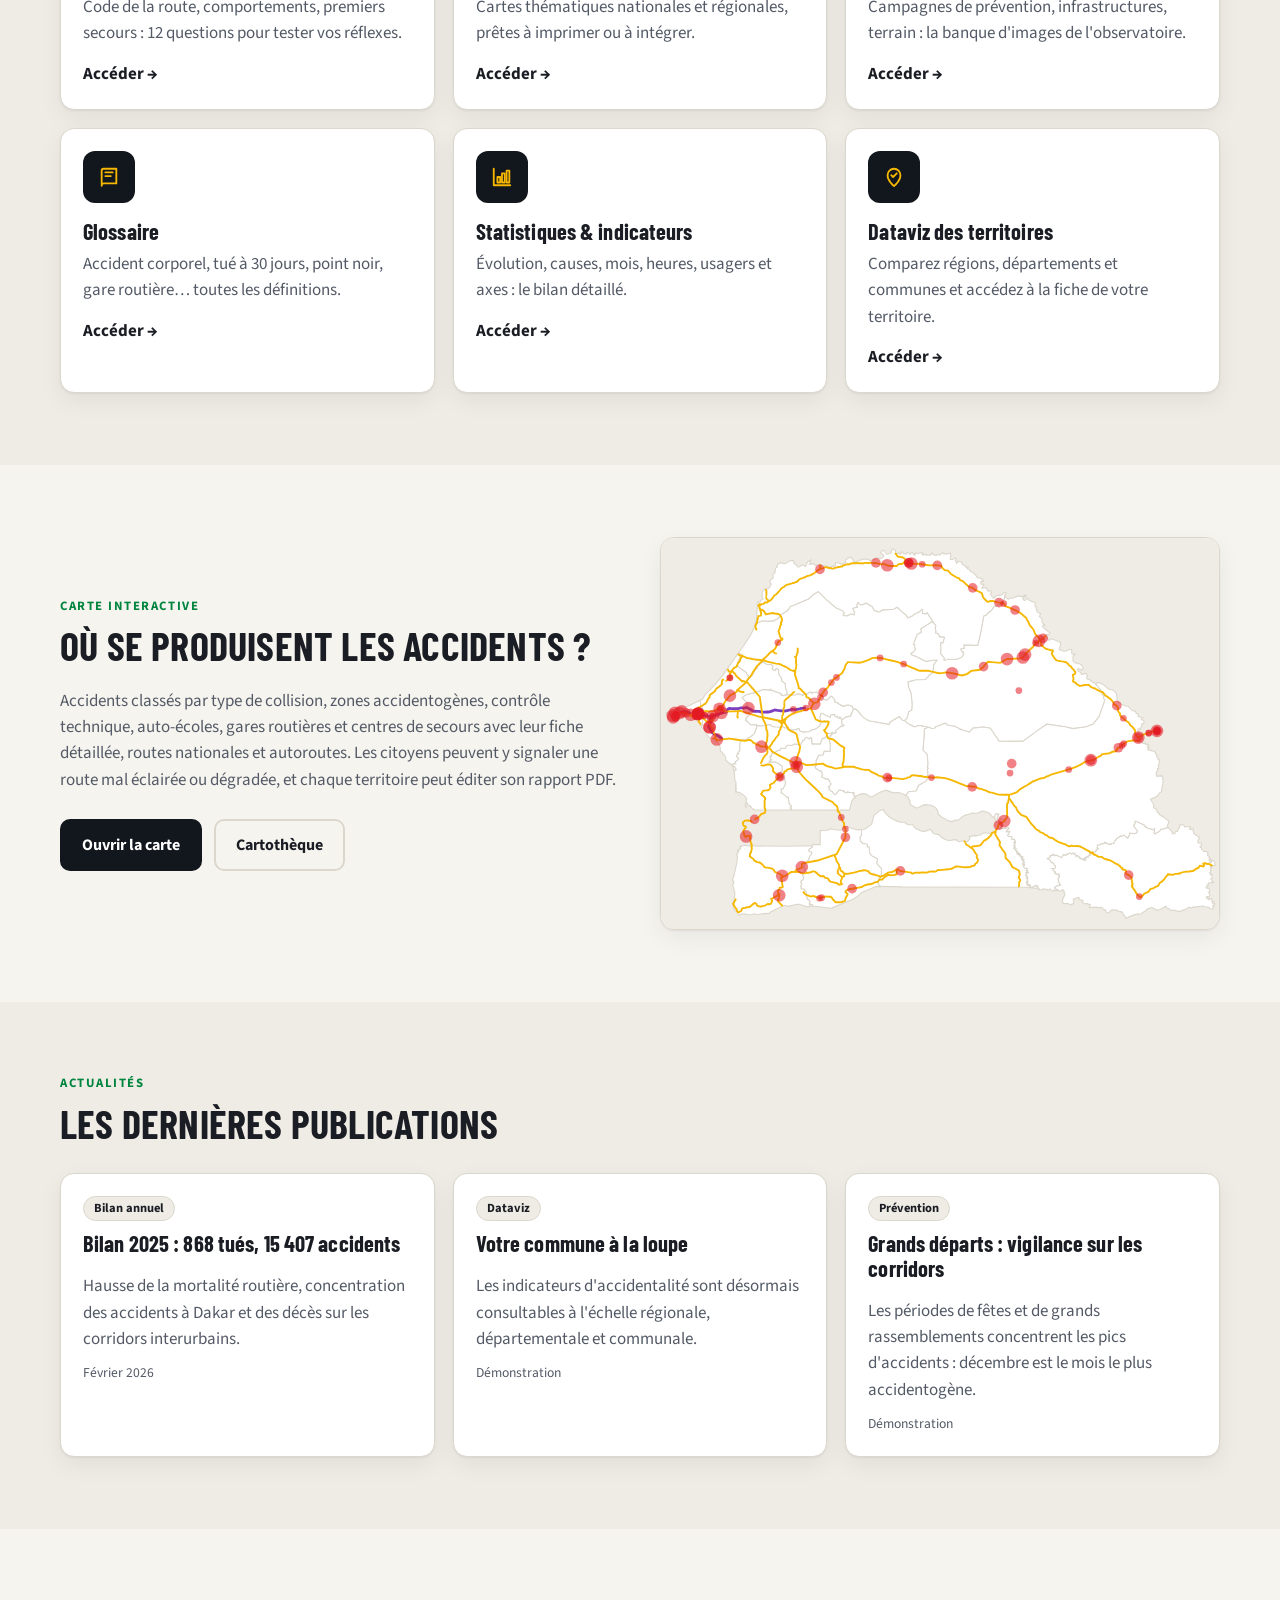
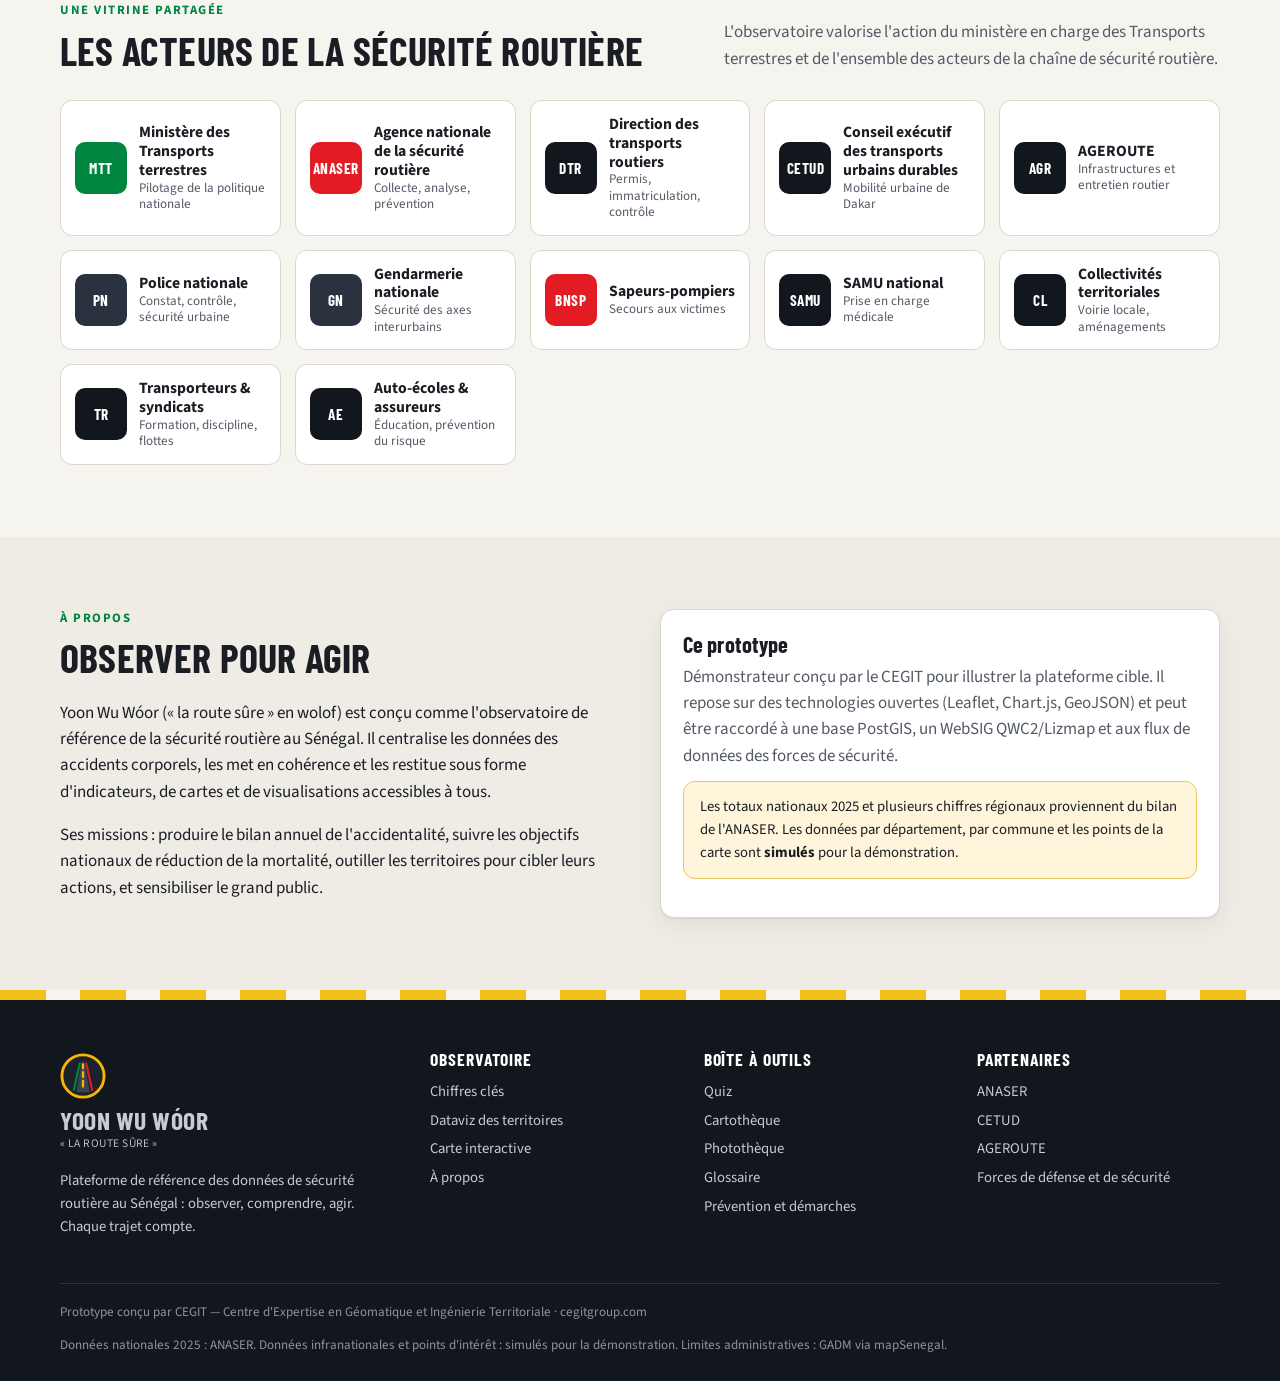
==== commit f4d80de1: "Réseau routier réel (AGEROUTE), voie ferrée et équipements de la route - Réseau classé AGEROUTE du p" ====
--- a/index.html
+++ b/index.html
@@ -142,7 +142,7 @@
   const path=c=>c.map(r=>'M'+r.map(p=>sx(p[0]).toFixed(1)+','+sy(p[1]).toFixed(1)).join('L')+'Z').join('');
   let s='';
   r.features.forEach(f=>{const g=f.geometry;const polys=g.type==='Polygon'?[g.coordinates]:g.coordinates;s+=`<path d="${polys.map(path).join('')}" fill="var(--surface)" stroke="var(--bord)" stroke-width="1.2"/>`});
-  ro.features.forEach(f=>{const g=f.geometry;const ls=g.type==='LineString'?[g.coordinates]:g.coordinates;s+=`<path d="${ls.map(l=>'M'+l.map(p=>sx(p[0]).toFixed(1)+','+sy(p[1]).toFixed(1)).join('L')).join('')}" fill="none" stroke="#f5b700" stroke-width="2"/>`});
+  ro.features.filter(f=>f.properties.type==='AUTOROUTE'||(f.properties.type==='RN'&&f.properties.revet==='Bitumée')).forEach(f=>{const g=f.geometry;const ls=g.type==='LineString'?[g.coordinates]:g.coordinates;s+=`<path d="${ls.map(l=>'M'+l.map(p=>sx(p[0]).toFixed(1)+','+sy(p[1]).toFixed(1)).join('L')).join('')}" fill="none" stroke="${f.properties.type==='AUTOROUTE'?'#7b3fbf':'#f5b700'}" stroke-width="${f.properties.type==='AUTOROUTE'?3:2}"/>`});
   p.features.filter(f=>f.properties.cat==='zone').forEach(f=>{const c=f.geometry.coordinates;s+=`<circle cx="${sx(c[0]).toFixed(1)}" cy="${sy(c[1]).toFixed(1)}" r="${2+f.properties.grav*1.6}" fill="#e31b23" fill-opacity=".55"/>`});
   document.getElementById('mini-map').innerHTML=s;
 });
--- a/assets/css/style.css
+++ b/assets/css/style.css
@@ -41,7 +41,7 @@
 .brand-txt b{display:block;font-family:var(--f-titre);font-size:1.6rem;letter-spacing:.02em;text-transform:uppercase;line-height:1}
 .brand-txt small{display:block;font-size:.72rem;color:#b9bec7;letter-spacing:.04em;text-transform:uppercase;margin-top:3px}
 .nav{margin-left:auto;display:flex;align-items:center;gap:4px}
-.nav a,.nav button{font:600 .98rem var(--f-texte);color:#e9ebef;text-decoration:none;background:none;border:0;padding:10px 12px;border-radius:8px;cursor:pointer;display:flex;align-items:center;gap:6px}
+.nav a,.nav button{font:600 .98rem var(--f-texte);color:#e9ebef;text-decoration:none;background:none;border:0;padding:10px 10px;white-space:nowrap;border-radius:8px;cursor:pointer;display:flex;align-items:center;gap:6px}
 .nav a:hover,.nav button:hover,.nav a[aria-current="page"]{background:var(--asphalte-3);color:#fff}
 .nav a[aria-current="page"]{box-shadow:inset 0 -3px 0 var(--jaune)}
 .dd{position:relative}
@@ -53,7 +53,7 @@
 .dd-menu b{display:block;font-size:1rem}.dd-menu small{display:block;color:var(--texte-2);font-weight:400;font-size:.85rem;line-height:1.3}
 .burger{display:none;margin-left:auto;background:none;border:0;color:#fff;padding:8px;cursor:pointer}
 .theme-btn{background:var(--asphalte-3)!important;width:40px;justify-content:center}
-@media (max-width:980px){
+@media (max-width:1180px){
   .burger{display:block}
   .nav{position:fixed;inset:76px 0 auto 0;background:var(--asphalte);flex-direction:column;align-items:stretch;padding:12px 16px 20px;gap:2px;display:none;max-height:calc(100vh - 76px);overflow:auto}
   .nav.open{display:flex}
@@ -339,3 +339,35 @@
 
 .leaflet-top.leaflet-left .basemap-ctl{margin-top:10px}
 [hidden]{display:none!important}
+
+/* ===== v3 : signalements, circuit, démarches ===== */
+.cls-tools{display:flex;align-items:center;gap:6px;margin:8px 0 2px;font-size:.78rem;color:var(--texte-2);font-weight:700;text-transform:uppercase;letter-spacing:.05em}
+.cls-tools span{margin-right:auto}
+.cls-tools button{font:700 .8rem var(--f-texte);border:1px solid var(--bord);background:var(--surface);color:var(--texte);border-radius:7px;padding:4px 10px;cursor:pointer;text-transform:none;letter-spacing:0}
+.cls-tools button:hover{background:var(--surface-2)}
+.side-link{display:inline-block;margin-top:8px;font-weight:700;font-size:.9rem;color:var(--texte)}
+.side-link::after{content:" →"}
+ol.steps{list-style:none;margin:0;padding:0;position:relative}
+ol.steps li{position:relative;padding:0 0 14px 30px}
+ol.steps li::before{content:"";position:absolute;left:7px;top:4px;width:14px;height:14px;border-radius:50%;background:var(--surface);border:3px solid var(--bord);box-sizing:border-box}
+ol.steps li::after{content:"";position:absolute;left:13px;top:20px;bottom:0;width:2px;background:var(--bord)}
+ol.steps li:last-child::after{display:none}
+ol.steps li.done::before{background:var(--vert);border-color:var(--vert)}
+ol.steps li.done::after{background:var(--vert)}
+ol.steps li.now::before{background:var(--jaune);border-color:var(--jaune);box-shadow:0 0 0 4px color-mix(in srgb,var(--jaune) 30%,transparent)}
+ol.steps li.rej::before{background:var(--rouge);border-color:var(--rouge)}
+ol.steps b{display:block;font-size:.95rem}
+ol.steps .who{display:block;font-size:.85rem;font-weight:600;color:var(--texte)}
+ol.steps .when{display:block;font-size:.8rem;color:var(--texte-2)}
+.grid>*{min-width:0}
+
+/* ===== v4 : réseau routier et équipements ===== */
+.shield{display:inline-block;transform:translate(-50%,-50%);font:700 11px/1 var(--f-texte);padding:3px 6px;border-radius:4px;color:#fff;border:1.5px solid #fff;box-shadow:0 1px 3px rgba(0,0,0,.35);white-space:nowrap}
+.sh-AUTOROUTE{background:#7b3fbf}.sh-RN{background:#c81e1e}.sh-RR{background:#f26b2b}.sh-RD{background:#8b5e34;font-size:10px}
+.eq-ic{width:24px;height:24px;border-radius:7px;display:grid;place-items:center;border:2px solid #fff;box-shadow:0 1px 4px rgba(0,0,0,.35)}
+.eq-ic svg{width:14px;height:14px}
+.eq-cl{width:30px;height:30px;border-radius:50%;color:#fff;display:grid;place-items:center;font-weight:700;font-size:.82rem;border:3px solid #fff;box-shadow:0 2px 6px rgba(0,0,0,.3)}
+.pk-ic{display:inline-flex;flex-direction:column;align-items:center;transform:translate(-50%,-50%);background:#fff;border:1.5px solid #12161d;border-top:6px solid #c81e1e;border-radius:6px 6px 3px 3px;padding:1px 4px 2px;font:700 10px/1.05 var(--f-texte);color:#12161d;box-shadow:0 1px 3px rgba(0,0,0,.3);white-space:nowrap}
+.pk-ic b{font-size:8px;color:#535a66}
+.pk-ic.big{border-top-color:#f5b700;font-size:11px}
+.leaflet-pane > svg{max-width:none!important;max-height:none!important}
